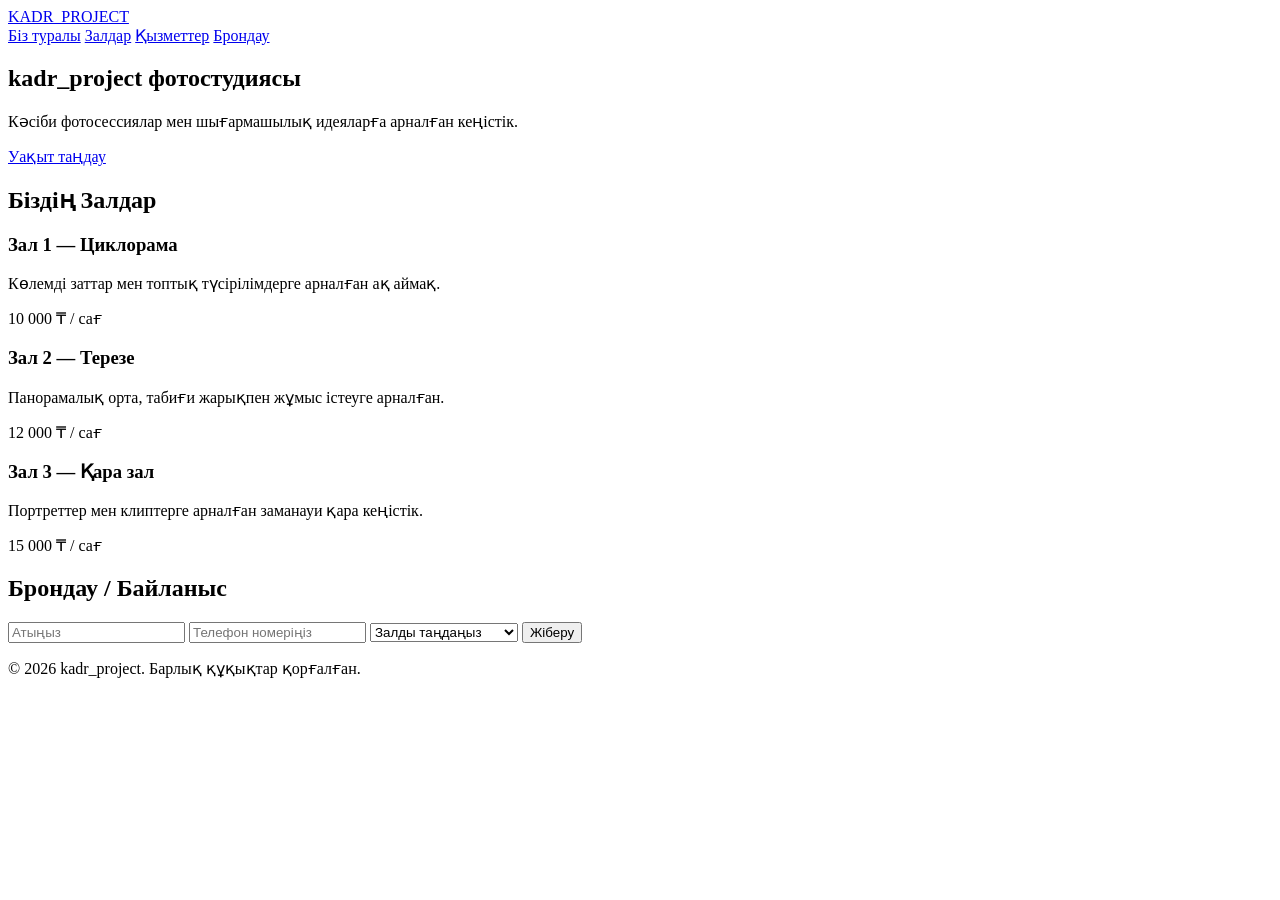
==== index.html @ 660238d0 "first commit" ====
<!DOCTYPE html>
<html lang="kk">
<head>
    <meta charset="UTF-8">
    <meta name="viewport" content="width=device-width, initial-scale=1.0">
    <title>kadr_project — Фотостудия</title>
    <link rel="stylesheet" href="css/style.css">
</head>
<body>

    <header class="header">
        <div class="container">
            <a href="#" class="logo">KADR_PROJECT</a>
            <nav class="nav">
                <a href="#about">Біз туралы</a>
                <a href="#halls">Залдар</a>
                <a href="#services">Қызметтер</a>
                <a href="#contact" class="btn-nav">Брондау</a>
            </nav>
        </div>
    </header>

    <section class="hero">
        <div class="container hero-content">
            <h1>kadr_project фотостудиясы</h1>
            <p>Кәсіби фотосессиялар мен шығармашылық идеяларға арналған кеңістік.</p>
            <a href="#contact" class="btn">Уақыт таңдау</a>
        </div>
    </section>

    <section id="halls" class="container section">
        <h2>Біздің Залдар</h2>
        <div class="cards">
            <div class="card">
                <h3>Зал 1 — Циклорама</h3>
                <p>Көлемді заттар мен топтық түсірілімдерге арналған ақ аймақ.</p>
                <span class="price">10 000 ₸ / сағ</span>
            </div>
            <div class="card">
                <h3>Зал 2 — Терезе</h3>
                <p>Панорамалық орта, табиғи жарықпен жұмыс істеуге арналған.</p>
                <span class="price">12 000 ₸ / сағ</span>
            </div>
            <div class="card">
                <h3>Зал 3 — Қара зал</h3>
                <p>Портреттер мен клиптерге арналған заманауи қара кеңістік.</p>
                <span class="price">15 000 ₸ / сағ</span>
            </div>
        </div>
    </section>

    <section id="contact" class="container section">
        <h2>Брондау / Байланыс</h2>
        <form class="contact-form" onsubmit="event.preventDefault(); alert('Бронь қабылданды!');">
            <input type="text" placeholder="Атыңыз" required>
            <input type="tel" placeholder="Телефон номеріңіз" required>
            <select required>
                <option value="">Залды таңдаңыз</option>
                <option value="1">Зал 1 — Циклорама</option>
                <option value="2">Зал 2 — Терезе</option>
                <option value="3">Зал 3 — Қара зал</option>
            </select>
            <button type="submit" class="btn">Жіберу</button>
        </form>
    </section>

    <footer class="footer">
        <p>&copy; 2026 kadr_project. Барлық құқықтар қорғалған.</p>
    </footer>

</body>
</html>
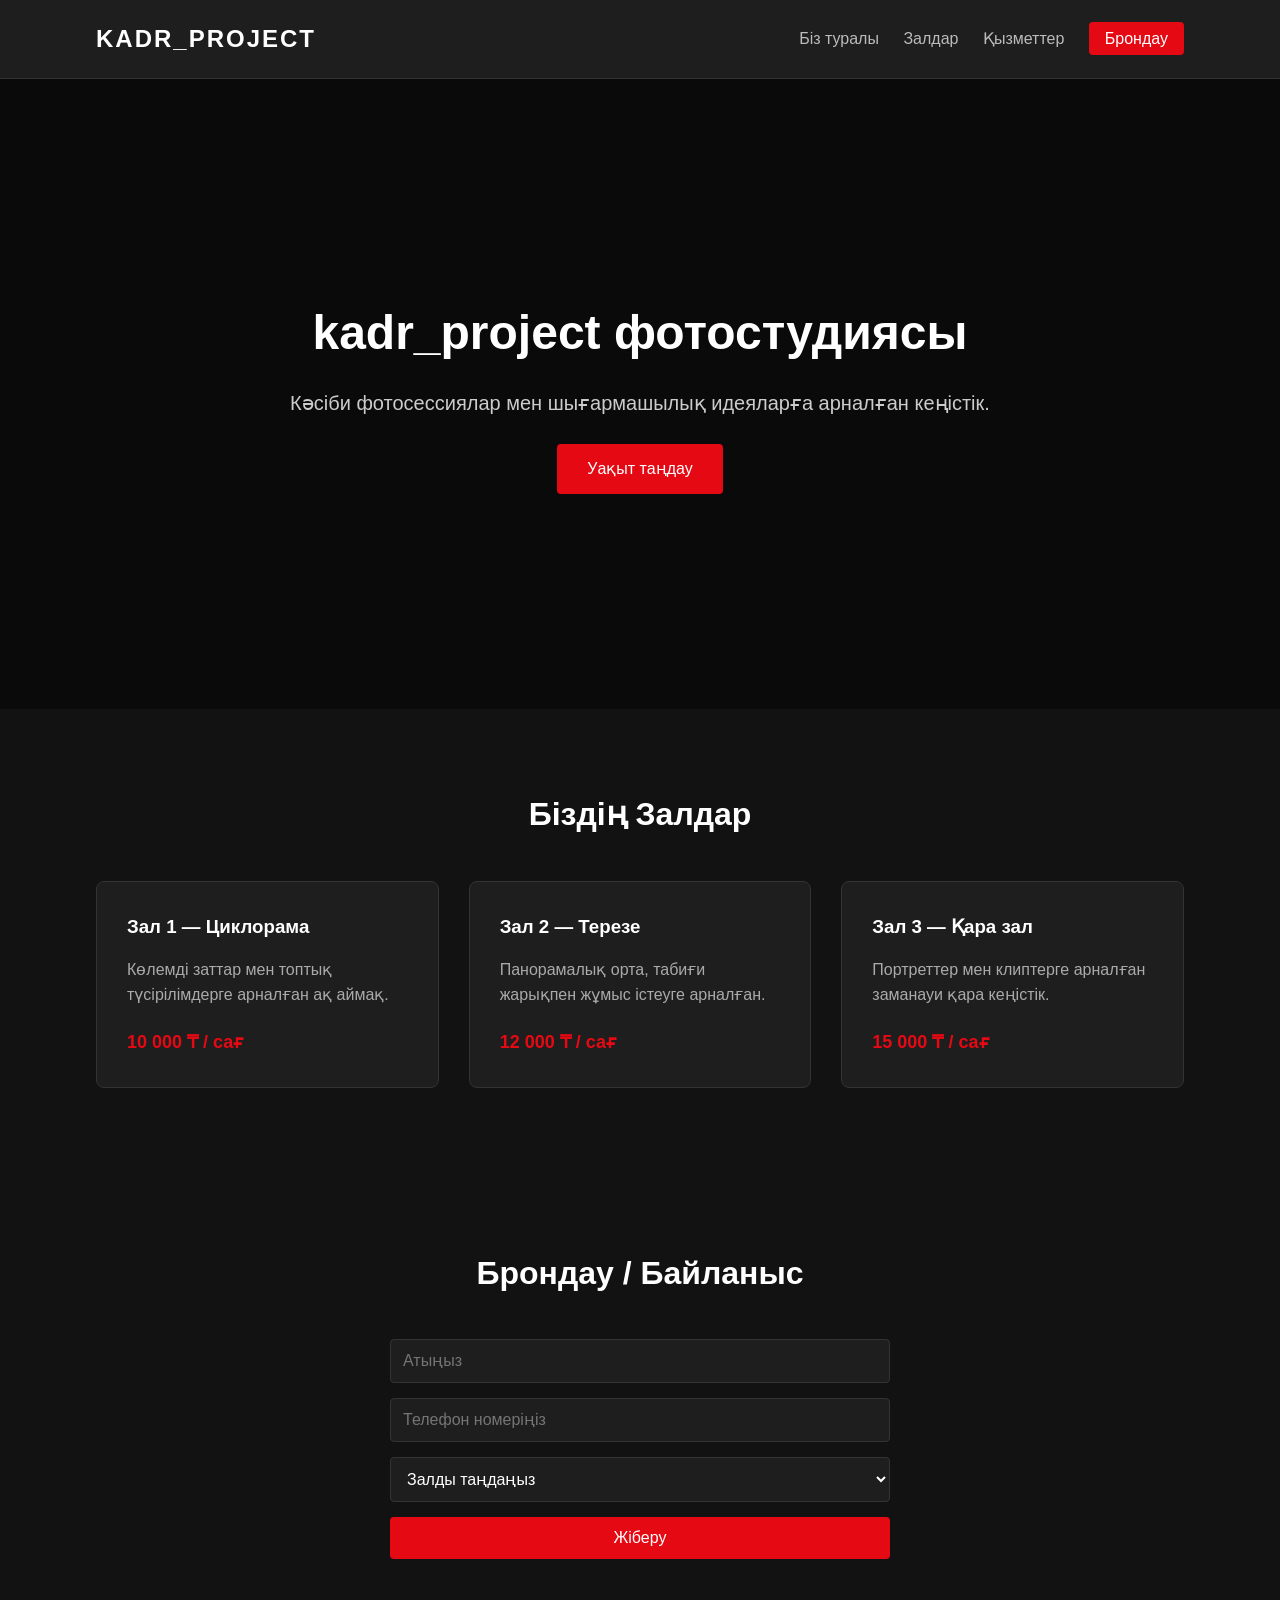
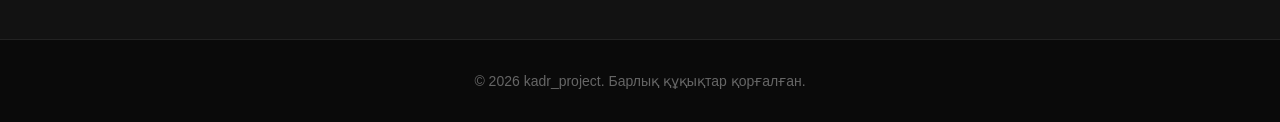
==== commit 7343e97f: "Update index.html" ====
--- a/index.html
+++ b/index.html
@@ -4,7 +4,7 @@
     <meta charset="UTF-8">
     <meta name="viewport" content="width=device-width, initial-scale=1.0">
     <title>kadr_project — Фотостудия</title>
-    <link rel="stylesheet" href="css/style.css">
+    <link rel="stylesheet" href="style.css">
 </head>
 <body>
 
@@ -69,4 +69,4 @@
     </footer>
 
 </body>
-</html>+</html>
--- a/style.css
+++ b/style.css
@@ -0,0 +1,180 @@
+/* Басқару стильдері */
+* {
+    margin: 0;
+    padding: 0;
+    box-sizing: border-box;
+    font-family: 'Segoe UI', Tahoma, Geneva, Verdana, sans-serif;
+}
+
+body {
+    background-color: #121212;
+    color: #e0e0e0;
+    line-height: 1.6;
+}
+
+.container {
+    width: 85%;
+    max-width: 1200px;
+    margin: auto;
+}
+
+/* Header */
+.header {
+    background: #1e1e1e;
+    padding: 20px 0;
+    position: sticky;
+    top: 0;
+    z-index: 100;
+    border-bottom: 1px solid #333;
+}
+
+.header .container {
+    display: flex;
+    justify-content: space-between;
+    align-items: center;
+}
+
+.logo {
+    font-size: 24px;
+    font-weight: bold;
+    color: #fff;
+    text-decoration: none;
+    letter-spacing: 2px;
+}
+
+.nav a {
+    color: #bbb;
+    text-decoration: none;
+    margin-left: 20px;
+    transition: 0.3s;
+}
+
+.nav a:hover {
+    color: #fff;
+}
+
+.btn-nav {
+    background: #e50914;
+    color: #fff !important;
+    padding: 8px 16px;
+    border-radius: 4px;
+}
+
+/* Hero Section */
+.hero {
+    background: linear-gradient(rgba(0, 0, 0, 0.7), rgba(0, 0, 0, 0.7)), #222;
+    height: 70vh;
+    display: flex;
+    align-items: center;
+    text-align: center;
+}
+
+.hero-content h1 {
+    font-size: 48px;
+    margin-bottom: 15px;
+    color: #fff;
+}
+
+.hero-content p {
+    font-size: 20px;
+    margin-bottom: 25px;
+    color: #ccc;
+}
+
+.btn {
+    display: inline-block;
+    background: #e50914;
+    color: #fff;
+    padding: 12px 30px;
+    text-decoration: none;
+    border: none;
+    border-radius: 4px;
+    font-size: 16px;
+    cursor: pointer;
+    transition: 0.3s;
+}
+
+.btn:hover {
+    background: #b20710;
+}
+
+/* Sections */
+.section {
+    padding: 80px 0;
+}
+
+.section h2 {
+    text-align: center;
+    font-size: 32px;
+    margin-bottom: 40px;
+    color: #fff;
+}
+
+/* Cards */
+.cards {
+    display: grid;
+    grid-template-columns: repeat(auto-fit, minmax(280px, 1fr));
+    gap: 30px;
+}
+
+.card {
+    background: #1e1e1e;
+    padding: 30px;
+    border-radius: 8px;
+    border: 1px solid #333;
+    transition: 0.3s;
+}
+
+.card:hover {
+    transform: translateY(-5px);
+    border-color: #e50914;
+}
+
+.card h3 {
+    margin-bottom: 15px;
+    color: #fff;
+}
+
+.card p {
+    color: #aaa;
+    margin-bottom: 20px;
+}
+
+.price {
+    font-size: 18px;
+    font-weight: bold;
+    color: #e50914;
+}
+
+/* Contact Form */
+.contact-form {
+    max-width: 500px;
+    margin: 0 auto;
+    display: flex;
+    flex-direction: column;
+    gap: 15px;
+}
+
+.contact-form input, .contact-form select {
+    padding: 12px;
+    background: #1e1e1e;
+    border: 1px solid #333;
+    border-radius: 4px;
+    color: #fff;
+    font-size: 16px;
+}
+
+.contact-form input:focus, .contact-form select:focus {
+    outline: none;
+    border-color: #e50914;
+}
+
+/* Footer */
+.footer {
+    text-align: center;
+    padding: 30px 0;
+    background: #0a0a0a;
+    border-top: 1px solid #222;
+    color: #666;
+    font-size: 14px;
+}
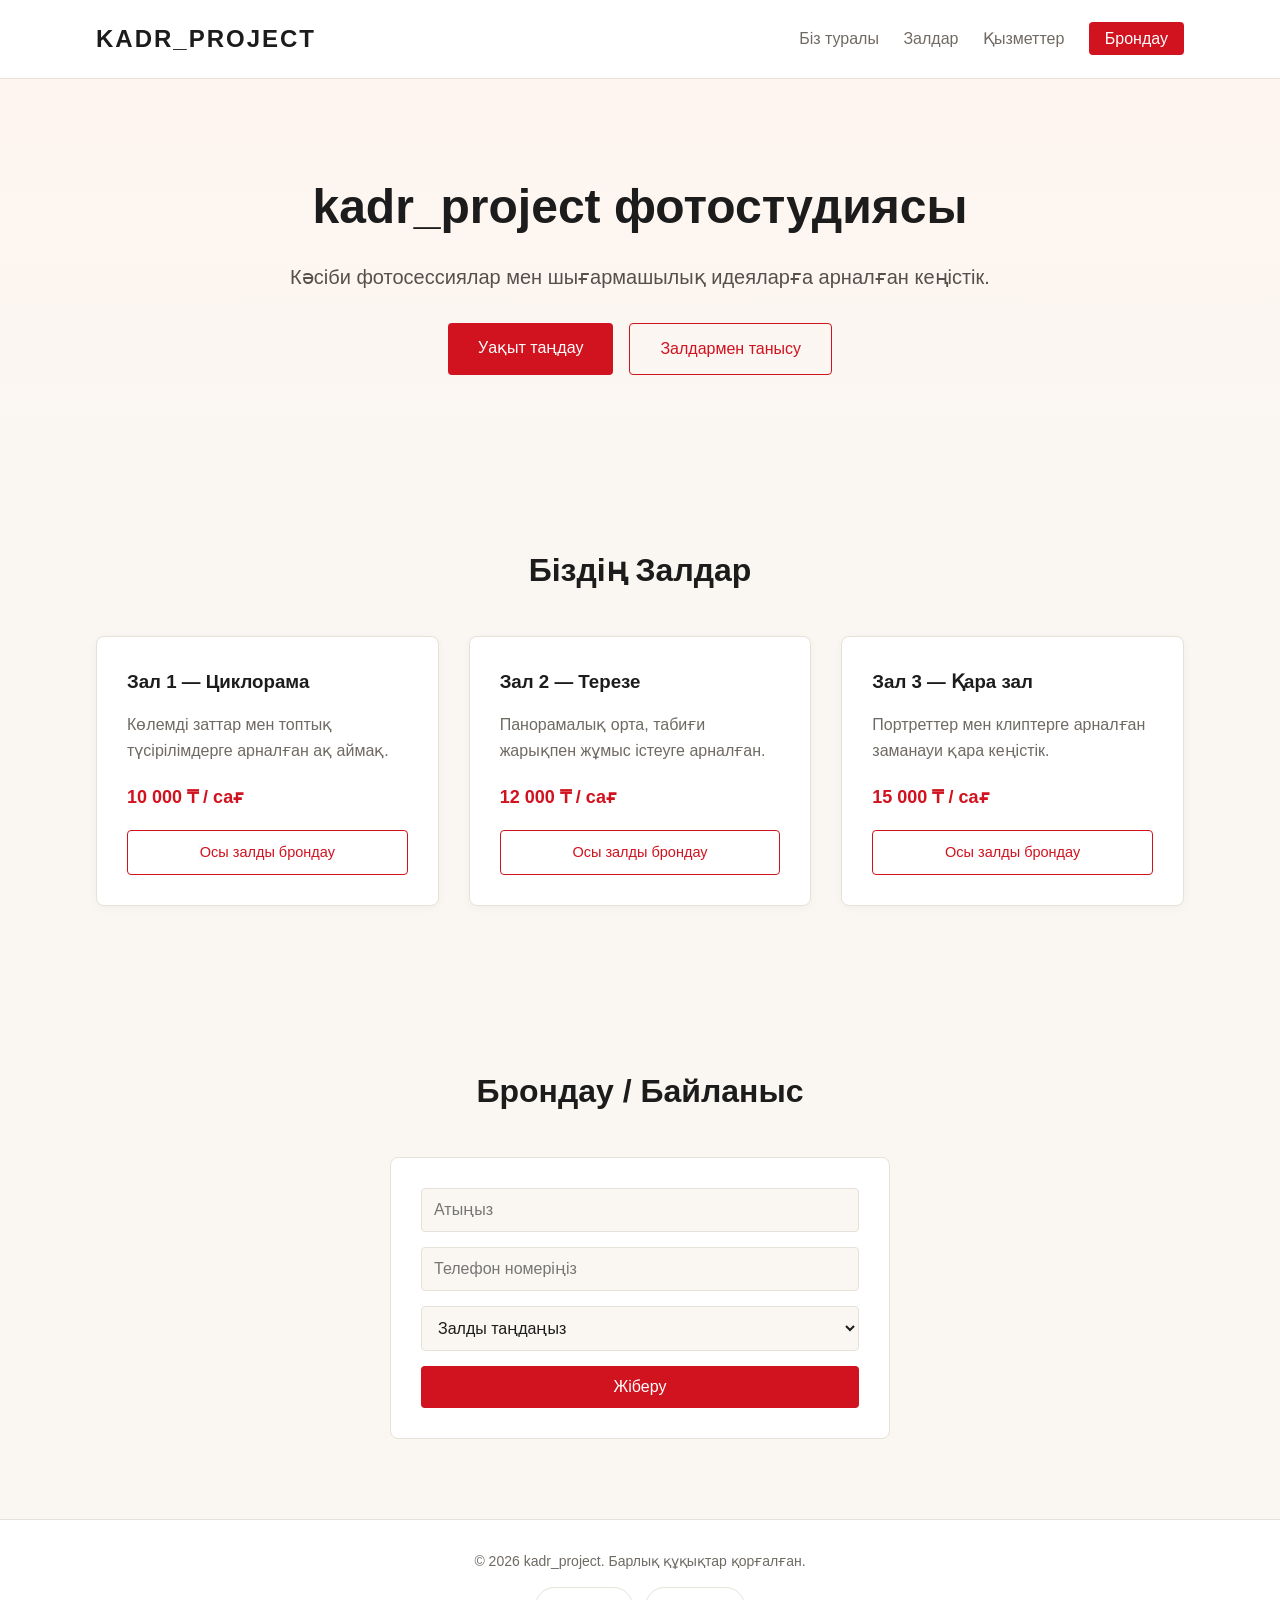
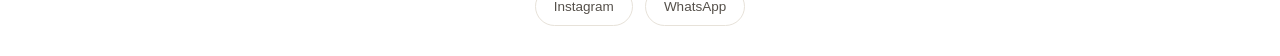
==== commit 91fb89e5: "Add meta description and social links to footer" ====
--- a/index.html
+++ b/index.html
@@ -4,6 +4,7 @@
     <meta charset="UTF-8">
     <meta name="viewport" content="width=device-width, initial-scale=1.0">
     <title>kadr_project — Фотостудия</title>
+    <meta name="description" content="kadr_project фотостудиясы: залдар, бағалар, брондау">
     <link rel="stylesheet" href="style.css">
 </head>
 <body>
@@ -24,7 +25,10 @@
         <div class="container hero-content">
             <h1>kadr_project фотостудиясы</h1>
             <p>Кәсіби фотосессиялар мен шығармашылық идеяларға арналған кеңістік.</p>
-            <a href="#contact" class="btn">Уақыт таңдау</a>
+            <div class="hero-buttons">
+                <a href="#contact" class="btn">Уақыт таңдау</a>
+                <a href="#halls" class="btn btn-outline">Залдармен танысу</a>
+            </div>
         </div>
     </section>
 
@@ -35,16 +39,19 @@
                 <h3>Зал 1 — Циклорама</h3>
                 <p>Көлемді заттар мен топтық түсірілімдерге арналған ақ аймақ.</p>
                 <span class="price">10 000 ₸ / сағ</span>
+                <a href="#contact" class="btn-card" onclick="selectHall('1')">Осы залды брондау</a>
             </div>
             <div class="card">
                 <h3>Зал 2 — Терезе</h3>
                 <p>Панорамалық орта, табиғи жарықпен жұмыс істеуге арналған.</p>
                 <span class="price">12 000 ₸ / сағ</span>
+                <a href="#contact" class="btn-card" onclick="selectHall('2')">Осы залды брондау</a>
             </div>
             <div class="card">
                 <h3>Зал 3 — Қара зал</h3>
                 <p>Портреттер мен клиптерге арналған заманауи қара кеңістік.</p>
                 <span class="price">15 000 ₸ / сағ</span>
+                <a href="#contact" class="btn-card" onclick="selectHall('3')">Осы залды брондау</a>
             </div>
         </div>
     </section>
@@ -54,7 +61,7 @@
         <form class="contact-form" onsubmit="event.preventDefault(); alert('Бронь қабылданды!');">
             <input type="text" placeholder="Атыңыз" required>
             <input type="tel" placeholder="Телефон номеріңіз" required>
-            <select required>
+            <select id="hallSelect" required>
                 <option value="">Залды таңдаңыз</option>
                 <option value="1">Зал 1 — Циклорама</option>
                 <option value="2">Зал 2 — Терезе</option>
@@ -65,8 +72,21 @@
     </section>
 
     <footer class="footer">
-        <p>&copy; 2026 kadr_project. Барлық құқықтар қорғалған.</p>
+        <div class="container footer-content">
+            <p>&copy; 2026 kadr_project. Барлық құқықтар қорғалған.</p>
+            <div class="social-buttons">
+                <a href="https://instagram.com" target="_blank" rel="noopener" class="btn-social">Instagram</a>
+                <a href="https://wa.me/77771886211" target="_blank" rel="noopener" class="btn-social">WhatsApp</a>
+            </div>
+        </div>
     </footer>
+
+    <script>
+        function selectHall(value) {
+            var select = document.getElementById('hallSelect');
+            if (select) { select.value = value; }
+        }
+    </script>
 
 </body>
 </html>
--- a/style.css
+++ b/style.css
@@ -7,8 +7,8 @@
 }
 
 body {
-    background-color: #121212;
-    color: #e0e0e0;
+    background-color: #faf7f2;
+    color: #1c1c1c;
     line-height: 1.6;
 }
 
@@ -20,12 +20,12 @@
 
 /* Header */
 .header {
-    background: #1e1e1e;
+    background: #ffffff;
     padding: 20px 0;
     position: sticky;
     top: 0;
     z-index: 100;
-    border-bottom: 1px solid #333;
+    border-bottom: 1px solid #e7e2d9;
 }
 
 .header .container {
@@ -37,33 +37,37 @@
 .logo {
     font-size: 24px;
     font-weight: bold;
-    color: #fff;
+    color: #1c1c1c;
     text-decoration: none;
     letter-spacing: 2px;
 }
 
 .nav a {
-    color: #bbb;
+    color: #6f6a63;
     text-decoration: none;
     margin-left: 20px;
     transition: 0.3s;
 }
 
 .nav a:hover {
-    color: #fff;
+    color: #1c1c1c;
 }
 
 .btn-nav {
-    background: #e50914;
+    background: #d1121f;
     color: #fff !important;
     padding: 8px 16px;
     border-radius: 4px;
 }
 
+.btn-nav:hover {
+    background: #a10d18;
+}
+
 /* Hero Section */
 .hero {
-    background: linear-gradient(rgba(0, 0, 0, 0.7), rgba(0, 0, 0, 0.7)), #222;
-    height: 70vh;
+    background: linear-gradient(180deg, #fff5f0 0%, #faf7f2 100%);
+    padding: 90px 0;
     display: flex;
     align-items: center;
     text-align: center;
@@ -72,18 +76,25 @@
 .hero-content h1 {
     font-size: 48px;
     margin-bottom: 15px;
-    color: #fff;
+    color: #1c1c1c;
 }
 
 .hero-content p {
     font-size: 20px;
-    margin-bottom: 25px;
-    color: #ccc;
+    margin-bottom: 30px;
+    color: #55504a;
+}
+
+.hero-buttons {
+    display: flex;
+    justify-content: center;
+    gap: 16px;
+    flex-wrap: wrap;
 }
 
 .btn {
     display: inline-block;
-    background: #e50914;
+    background: #d1121f;
     color: #fff;
     padding: 12px 30px;
     text-decoration: none;
@@ -95,7 +106,24 @@
 }
 
 .btn:hover {
-    background: #b20710;
+    background: #a10d18;
+}
+
+.btn-outline {
+    display: inline-block;
+    background: transparent;
+    color: #d1121f;
+    padding: 12px 30px;
+    text-decoration: none;
+    border: 1px solid #d1121f;
+    border-radius: 4px;
+    font-size: 16px;
+    cursor: pointer;
+    transition: 0.3s;
+}
+
+.btn-outline:hover {
+    background: #fdeceb;
 }
 
 /* Sections */
@@ -107,7 +135,7 @@
     text-align: center;
     font-size: 32px;
     margin-bottom: 40px;
-    color: #fff;
+    color: #1c1c1c;
 }
 
 /* Cards */
@@ -118,32 +146,56 @@
 }
 
 .card {
-    background: #1e1e1e;
+    background: #ffffff;
     padding: 30px;
     border-radius: 8px;
-    border: 1px solid #333;
-    transition: 0.3s;
+    border: 1px solid #e7e2d9;
+    box-shadow: 0 2px 10px rgba(0, 0, 0, 0.04);
+    transition: 0.3s;
+    display: flex;
+    flex-direction: column;
 }
 
 .card:hover {
     transform: translateY(-5px);
-    border-color: #e50914;
+    border-color: #d1121f;
+    box-shadow: 0 8px 20px rgba(0, 0, 0, 0.08);
 }
 
 .card h3 {
     margin-bottom: 15px;
-    color: #fff;
+    color: #1c1c1c;
 }
 
 .card p {
-    color: #aaa;
+    color: #6f6a63;
     margin-bottom: 20px;
+    flex-grow: 1;
 }
 
 .price {
     font-size: 18px;
     font-weight: bold;
-    color: #e50914;
+    color: #d1121f;
+    margin-bottom: 18px;
+}
+
+.btn-card {
+    display: inline-block;
+    text-align: center;
+    background: transparent;
+    color: #d1121f;
+    border: 1px solid #d1121f;
+    padding: 10px 18px;
+    border-radius: 4px;
+    text-decoration: none;
+    font-size: 14.5px;
+    transition: 0.3s;
+}
+
+.btn-card:hover {
+    background: #d1121f;
+    color: #fff;
 }
 
 /* Contact Form */
@@ -153,28 +205,70 @@
     display: flex;
     flex-direction: column;
     gap: 15px;
+    background: #ffffff;
+    padding: 30px;
+    border-radius: 8px;
+    border: 1px solid #e7e2d9;
 }
 
 .contact-form input, .contact-form select {
     padding: 12px;
-    background: #1e1e1e;
-    border: 1px solid #333;
-    border-radius: 4px;
-    color: #fff;
+    background: #faf7f2;
+    border: 1px solid #e7e2d9;
+    border-radius: 4px;
+    color: #1c1c1c;
     font-size: 16px;
 }
 
 .contact-form input:focus, .contact-form select:focus {
     outline: none;
-    border-color: #e50914;
+    border-color: #d1121f;
 }
 
 /* Footer */
 .footer {
     text-align: center;
     padding: 30px 0;
-    background: #0a0a0a;
-    border-top: 1px solid #222;
-    color: #666;
+    background: #ffffff;
+    border-top: 1px solid #e7e2d9;
+    color: #6f6a63;
     font-size: 14px;
-}+}
+
+.footer-content {
+    display: flex;
+    flex-direction: column;
+    align-items: center;
+    gap: 14px;
+}
+
+.social-buttons {
+    display: flex;
+    gap: 12px;
+}
+
+.btn-social {
+    display: inline-block;
+    padding: 8px 18px;
+    border: 1px solid #e7e2d9;
+    border-radius: 20px;
+    color: #55504a;
+    text-decoration: none;
+    font-size: 13.5px;
+    transition: 0.3s;
+}
+
+.btn-social:hover {
+    border-color: #d1121f;
+    color: #d1121f;
+}
+
+/* Responsive */
+@media (max-width: 640px) {
+    .hero-content h1 { font-size: 34px; }
+    .hero-content p { font-size: 17px; }
+    .hero-buttons { flex-direction: column; align-items: stretch; }
+    .header .container { flex-direction: column; gap: 12px; }
+    .nav { display: flex; flex-wrap: wrap; justify-content: center; gap: 8px; }
+    .nav a { margin-left: 0; }
+}
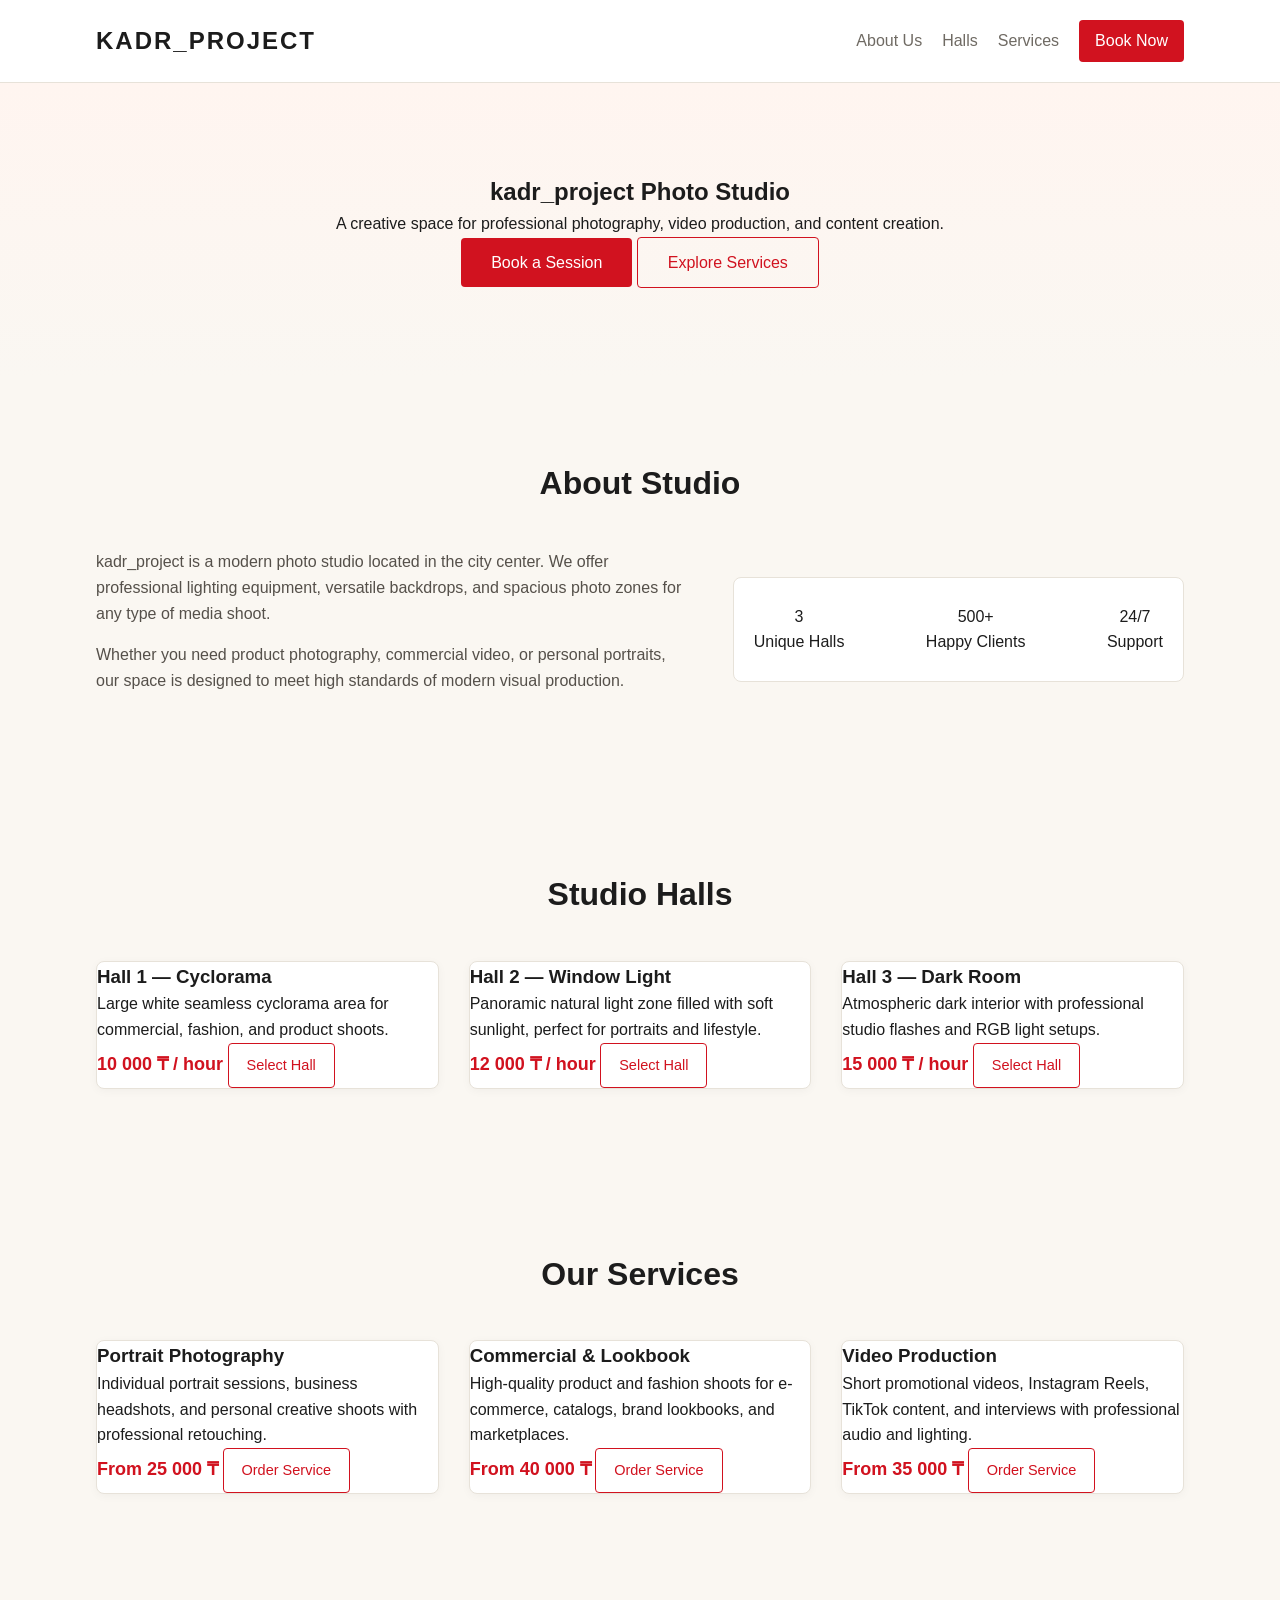
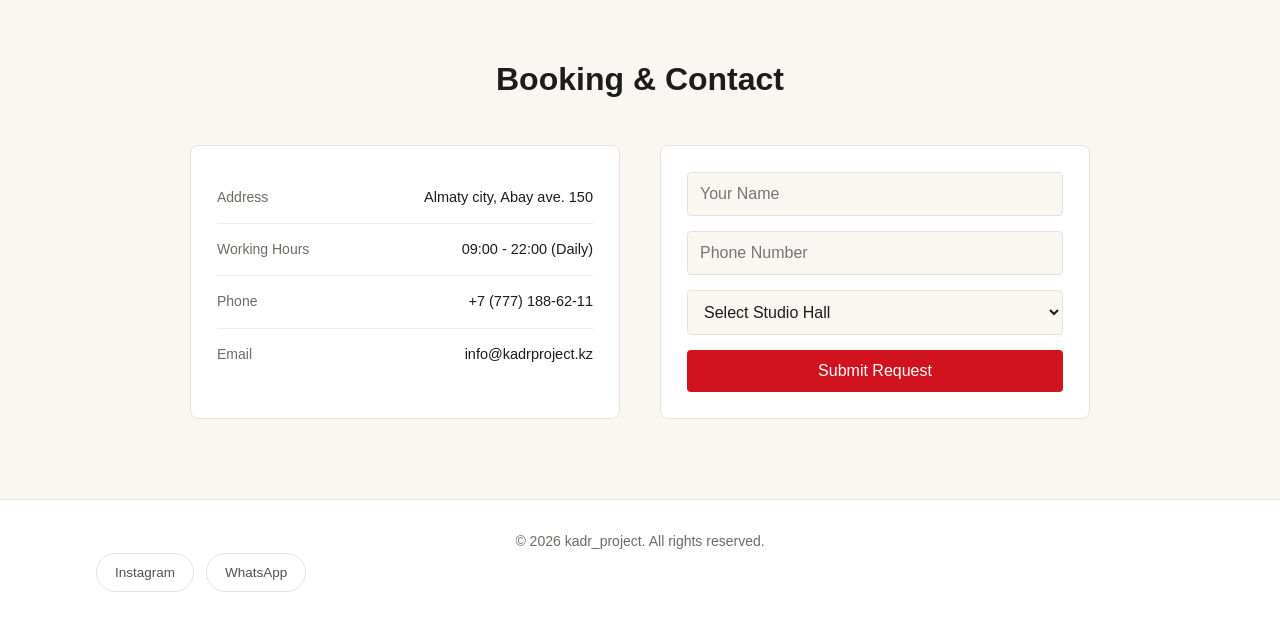
==== commit 10b77043: "Translate index.html content to English" ====
--- a/index.html
+++ b/index.html
@@ -1,79 +1,167 @@
 <!DOCTYPE html>
-<html lang="kk">
+<html lang="en">
 <head>
     <meta charset="UTF-8">
     <meta name="viewport" content="width=device-width, initial-scale=1.0">
-    <title>kadr_project — Фотостудия</title>
-    <meta name="description" content="kadr_project фотостудиясы: залдар, бағалар, брондау">
+    <title>kadr_project — Photo Studio & Services</title>
+    <meta name="description" content="kadr_project photo studio: studio halls, professional services, booking">
     <link rel="stylesheet" href="style.css">
 </head>
 <body>
 
+    <!-- Header -->
     <header class="header">
         <div class="container">
             <a href="#" class="logo">KADR_PROJECT</a>
             <nav class="nav">
-                <a href="#about">Біз туралы</a>
-                <a href="#halls">Залдар</a>
-                <a href="#services">Қызметтер</a>
-                <a href="#contact" class="btn-nav">Брондау</a>
+                <a href="#about">About Us</a>
+                <a href="#halls">Halls</a>
+                <a href="#services">Services</a>
+                <a href="#contact" class="btn-nav">Book Now</a>
             </nav>
         </div>
     </header>
 
+    <!-- Hero Section -->
     <section class="hero">
         <div class="container hero-content">
-            <h1>kadr_project фотостудиясы</h1>
-            <p>Кәсіби фотосессиялар мен шығармашылық идеяларға арналған кеңістік.</p>
+            <h1>kadr_project Photo Studio</h1>
+            <p>A creative space for professional photography, video production, and content creation.</p>
             <div class="hero-buttons">
-                <a href="#contact" class="btn">Уақыт таңдау</a>
-                <a href="#halls" class="btn btn-outline">Залдармен танысу</a>
+                <a href="#contact" class="btn">Book a Session</a>
+                <a href="#services" class="btn btn-outline">Explore Services</a>
             </div>
         </div>
     </section>
 
-    <section id="halls" class="container section">
-        <h2>Біздің Залдар</h2>
-        <div class="cards">
-            <div class="card">
-                <h3>Зал 1 — Циклорама</h3>
-                <p>Көлемді заттар мен топтық түсірілімдерге арналған ақ аймақ.</p>
-                <span class="price">10 000 ₸ / сағ</span>
-                <a href="#contact" class="btn-card" onclick="selectHall('1')">Осы залды брондау</a>
+    <!-- About Section -->
+    <section id="about" class="container section">
+        <h2>About Studio</h2>
+        <div class="about-grid">
+            <div class="about-text">
+                <p>kadr_project is a modern photo studio located in the city center. We offer professional lighting equipment, versatile backdrops, and spacious photo zones for any type of media shoot.</p>
+                <p>Whether you need product photography, commercial video, or personal portraits, our space is designed to meet high standards of modern visual production.</p>
             </div>
-            <div class="card">
-                <h3>Зал 2 — Терезе</h3>
-                <p>Панорамалық орта, табиғи жарықпен жұмыс істеуге арналған.</p>
-                <span class="price">12 000 ₸ / сағ</span>
-                <a href="#contact" class="btn-card" onclick="selectHall('2')">Осы залды брондау</a>
-            </div>
-            <div class="card">
-                <h3>Зал 3 — Қара зал</h3>
-                <p>Портреттер мен клиптерге арналған заманауи қара кеңістік.</p>
-                <span class="price">15 000 ₸ / сағ</span>
-                <a href="#contact" class="btn-card" onclick="selectHall('3')">Осы залды брондау</a>
+            <div class="about-stats">
+                <div class="stat">
+                    <span class="stat-num">3</span>
+                    <span class="stat-label">Unique Halls</span>
+                </div>
+                <div class="stat">
+                    <span class="stat-num">500+</span>
+                    <span class="stat-label">Happy Clients</span>
+                </div>
+                <div class="stat">
+                    <span class="stat-num">24/7</span>
+                    <span class="stat-label">Support</span>
+                </div>
             </div>
         </div>
     </section>
 
-    <section id="contact" class="container section">
-        <h2>Брондау / Байланыс</h2>
-        <form class="contact-form" onsubmit="event.preventDefault(); alert('Бронь қабылданды!');">
-            <input type="text" placeholder="Атыңыз" required>
-            <input type="tel" placeholder="Телефон номеріңіз" required>
-            <select id="hallSelect" required>
-                <option value="">Залды таңдаңыз</option>
-                <option value="1">Зал 1 — Циклорама</option>
-                <option value="2">Зал 2 — Терезе</option>
-                <option value="3">Зал 3 — Қара зал</option>
-            </select>
-            <button type="submit" class="btn">Жіберу</button>
-        </form>
+    <!-- Halls Section -->
+    <section id="halls" class="container section">
+        <h2>Studio Halls</h2>
+        <div class="cards">
+            <div class="card">
+                <div class="card-body">
+                    <h3>Hall 1 — Cyclorama</h3>
+                    <p>Large white seamless cyclorama area for commercial, fashion, and product shoots.</p>
+                    <span class="price">10 000 ₸ / hour</span>
+                    <a href="#contact" class="btn-card" onclick="selectHall('1')">Select Hall</a>
+                </div>
+            </div>
+            <div class="card">
+                <div class="card-body">
+                    <h3>Hall 2 — Window Light</h3>
+                    <p>Panoramic natural light zone filled with soft sunlight, perfect for portraits and lifestyle.</p>
+                    <span class="price">12 000 ₸ / hour</span>
+                    <a href="#contact" class="btn-card" onclick="selectHall('2')">Select Hall</a>
+                </div>
+            </div>
+            <div class="card">
+                <div class="card-body">
+                    <h3>Hall 3 — Dark Room</h3>
+                    <p>Atmospheric dark interior with professional studio flashes and RGB light setups.</p>
+                    <span class="price">15 000 ₸ / hour</span>
+                    <a href="#contact" class="btn-card" onclick="selectHall('3')">Select Hall</a>
+                </div>
+            </div>
+        </div>
     </section>
 
+    <!-- Services Section (English) -->
+    <section id="services" class="container section">
+        <h2>Our Services</h2>
+        <div class="cards">
+            <div class="card">
+                <div class="card-body">
+                    <h3>Portrait Photography</h3>
+                    <p>Individual portrait sessions, business headshots, and personal creative shoots with professional retouching.</p>
+                    <span class="price">From 25 000 ₸</span>
+                    <a href="#contact" class="btn-card">Order Service</a>
+                </div>
+            </div>
+            <div class="card">
+                <div class="card-body">
+                    <h3>Commercial & Lookbook</h3>
+                    <p>High-quality product and fashion shoots for e-commerce, catalogs, brand lookbooks, and marketplaces.</p>
+                    <span class="price">From 40 000 ₸</span>
+                    <a href="#contact" class="btn-card">Order Service</a>
+                </div>
+            </div>
+            <div class="card">
+                <div class="card-body">
+                    <h3>Video Production</h3>
+                    <p>Short promotional videos, Instagram Reels, TikTok content, and interviews with professional audio and lighting.</p>
+                    <span class="price">From 35 000 ₸</span>
+                    <a href="#contact" class="btn-card">Order Service</a>
+                </div>
+            </div>
+        </div>
+    </section>
+
+    <!-- Contact / Booking Section -->
+    <section id="contact" class="container section">
+        <h2>Booking & Contact</h2>
+        <div class="contact-grid">
+            <div class="contact-info">
+                <div class="info-row">
+                    <span class="info-label">Address</span>
+                    <span class="info-value">Almaty city, Abay ave. 150</span>
+                </div>
+                <div class="info-row">
+                    <span class="info-label">Working Hours</span>
+                    <span class="info-value">09:00 - 22:00 (Daily)</span>
+                </div>
+                <div class="info-row">
+                    <span class="info-label">Phone</span>
+                    <span class="info-value">+7 (777) 188-62-11</span>
+                </div>
+                <div class="info-row">
+                    <span class="info-label">Email</span>
+                    <span class="info-value">info@kadrproject.kz</span>
+                </div>
+            </div>
+
+            <form class="contact-form" onsubmit="event.preventDefault(); alert('Booking request submitted!');">
+                <input type="text" placeholder="Your Name" required>
+                <input type="tel" placeholder="Phone Number" required>
+                <select id="hallSelect" required>
+                    <option value="">Select Studio Hall</option>
+                    <option value="1">Hall 1 — Cyclorama</option>
+                    <option value="2">Hall 2 — Window Light</option>
+                    <option value="3">Hall 3 — Dark Room</option>
+                </select>
+                <button type="submit" class="btn">Submit Request</button>
+            </form>
+        </div>
+    </section>
+
+    <!-- Footer -->
     <footer class="footer">
         <div class="container footer-content">
-            <p>&copy; 2026 kadr_project. Барлық құқықтар қорғалған.</p>
+            <p>&copy; 2026 kadr_project. All rights reserved.</p>
             <div class="social-buttons">
                 <a href="https://instagram.com" target="_blank" rel="noopener" class="btn-social">Instagram</a>
                 <a href="https://wa.me/77771886211" target="_blank" rel="noopener" class="btn-social">WhatsApp</a>
--- a/style.css
+++ b/style.css
@@ -1,274 +1,432 @@
-/* Басқару стильдері */
+/* ===== :root айнымалылары ===== */
+:root {
+  --color-bg: #faf7f2;
+  --color-surface: #ffffff;
+  --color-ink: #1c1c1c;
+  --color-muted: #6f6a63;
+  --color-muted-2: #55504a;
+  --color-line: #e7e2d9;
+  --color-line-soft: #f0ebe1;
+  --color-accent: #d1121f;
+  --color-accent-dark: #a10d18;
+  --color-accent-soft: #fdeceb;
+  --radius: 8px;
+  --container-width: 85%;
+  --container-max: 1200px;
+}
+
 * {
-    margin: 0;
-    padding: 0;
-    box-sizing: border-box;
-    font-family: 'Segoe UI', Tahoma, Geneva, Verdana, sans-serif;
+  margin: 0;
+  padding: 0;
+  box-sizing: border-box;
+  font-family: 'Segoe UI', Tahoma, Geneva, Verdana, sans-serif;
+}
+
+html, body {
+  overflow-x: hidden;
+  max-width: 100%;
 }
 
 body {
-    background-color: #faf7f2;
-    color: #1c1c1c;
-    line-height: 1.6;
+  background-color: var(--color-bg);
+  color: var(--color-ink);
+  line-height: 1.6;
 }
 
 .container {
-    width: 85%;
-    max-width: 1200px;
-    margin: auto;
-}
-
-/* Header */
+  width: var(--container-width);
+  max-width: var(--container-max);
+  margin: auto;
+}
+
+/* ===== Header (CSS nesting мысалы) ===== */
 .header {
-    background: #ffffff;
-    padding: 20px 0;
-    position: sticky;
-    top: 0;
-    z-index: 100;
-    border-bottom: 1px solid #e7e2d9;
-}
-
-.header .container {
+  background: var(--color-surface);
+  padding: 20px 0;
+  position: sticky;
+  top: 0;
+  z-index: 100;
+  border-bottom: 1px solid var(--color-line);
+
+  .container {
     display: flex;
     justify-content: space-between;
     align-items: center;
+
+    @media (max-width: 599px) {
+      flex-direction: column;
+      gap: 12px;
+    }
+  }
 }
 
 .logo {
-    font-size: 24px;
-    font-weight: bold;
-    color: #1c1c1c;
-    text-decoration: none;
-    letter-spacing: 2px;
-}
-
-.nav a {
-    color: #6f6a63;
+  font-size: 24px;
+  font-weight: bold;
+  color: var(--color-ink);
+  text-decoration: none;
+  letter-spacing: 2px;
+}
+
+.nav {
+  display: flex;
+  align-items: center;
+
+  @media (max-width: 599px) {
+    flex-direction: column;
+    gap: 8px;
+  }
+
+  a {
+    color: var(--color-muted);
     text-decoration: none;
     margin-left: 20px;
     transition: 0.3s;
-}
-
-.nav a:hover {
-    color: #1c1c1c;
-}
-
-.btn-nav {
-    background: #d1121f;
+
+    &:hover {
+      color: var(--color-ink);
+    }
+
+    @media (max-width: 599px) {
+      margin-left: 0;
+    }
+  }
+
+  .btn-nav {
+    background: var(--color-accent);
     color: #fff !important;
     padding: 8px 16px;
     border-radius: 4px;
-}
-
-.btn-nav:hover {
-    background: #a10d18;
-}
-
-/* Hero Section */
+
+    &:hover {
+      background: var(--color-accent-dark);
+    }
+  }
+}
+
+/* ===== Hero ===== */
 .hero {
-    background: linear-gradient(180deg, #fff5f0 0%, #faf7f2 100%);
-    padding: 90px 0;
-    display: flex;
-    align-items: center;
-    text-align: center;
-}
-
-.hero-content h1 {
-    font-size: 48px;
-    margin-bottom: 15px;
-    color: #1c1c1c;
-}
-
-.hero-content p {
-    font-size: 20px;
-    margin-bottom: 30px;
-    color: #55504a;
-}
-
-.hero-buttons {
+  background: linear-gradient(180deg, #fff5f0 0%, var(--color-bg) 100%);
+  padding: 90px 0;
+  display: flex;
+  align-items: center;
+  text-align: center;
+
+  &-content {
+    h1 {
+      /* clamp(мин, өспелі, макс) — экран еніне қарай өзі бейімделеді */
+      font-size: clamp(28px, 6vw, 48px);
+      margin-bottom: 15px;
+      color: var(--color-ink);
+    }
+
+    p {
+      font-size: clamp(15px, 2.4vw, 20px);
+      margin-bottom: 30px;
+      color: var(--color-muted-2);
+    }
+  }
+
+  &-buttons {
     display: flex;
     justify-content: center;
     gap: 16px;
     flex-wrap: wrap;
+
+    @media (max-width: 599px) {
+      flex-direction: column;
+      align-items: stretch;
+    }
+  }
+}
+
+.btn, .btn-outline {
+  display: inline-block;
+  padding: 12px 30px;
+  text-decoration: none;
+  border-radius: 4px;
+  font-size: 16px;
+  cursor: pointer;
+  transition: 0.3s;
 }
 
 .btn {
-    display: inline-block;
-    background: #d1121f;
+  background: var(--color-accent);
+  color: #fff;
+  border: none;
+
+  &:hover {
+    background: var(--color-accent-dark);
+  }
+}
+
+.btn-outline {
+  background: transparent;
+  color: var(--color-accent);
+  border: 1px solid var(--color-accent);
+
+  &:hover {
+    background: var(--color-accent-soft);
+  }
+}
+
+/* ===== Sections ===== */
+.section {
+  padding: 80px 0;
+
+  h2 {
+    text-align: center;
+    font-size: clamp(24px, 4vw, 32px);
+    margin-bottom: 40px;
+    color: var(--color-ink);
+  }
+}
+
+/* ===== About ===== */
+.about-grid {
+  display: grid;
+  grid-template-columns: 1.3fr 1fr;
+  gap: 50px;
+  align-items: center;
+
+  @media (max-width: 599px) {
+    grid-template-columns: 1fr;
+  }
+}
+
+.about-text p {
+  color: var(--color-muted-2);
+  margin-bottom: 16px;
+  font-size: 16px;
+}
+
+.about-stats {
+  display: flex;
+  justify-content: space-between;
+  gap: 20px;
+  background: var(--color-surface);
+  border: 1px solid var(--color-line);
+  border-radius: var(--radius);
+  padding: 26px 20px;
+
+  @media (max-width: 599px) {
+    flex-direction: column;
+  }
+
+  .stat {
+    display: flex;
+    flex-direction: column;
+    align-items: center;
+    text-align: center;
+
+    &-num {
+      font-size: 26px;
+      font-weight: bold;
+      color: var(--color-accent);
+    }
+
+    &-label {
+      font-size: 12.5px;
+      color: var(--color-muted);
+      margin-top: 4px;
+    }
+  }
+}
+
+/* ===== Cards (Үш ен: 1 / 2 / 3 баған) ===== */
+.cards {
+  display: grid;
+  grid-template-columns: repeat(3, 1fr);
+  gap: 30px;
+
+  @media (max-width: 1023px) {
+    grid-template-columns: repeat(2, 1fr);
+  }
+
+  @media (max-width: 599px) {
+    grid-template-columns: 1fr;
+  }
+}
+
+.card {
+  background: var(--color-surface);
+  border-radius: var(--radius);
+  border: 1px solid var(--color-line);
+  box-shadow: 0 2px 10px rgba(0, 0, 0, 0.04);
+  transition: 0.3s;
+  overflow: hidden;
+  display: flex;
+  flex-direction: column;
+
+  &:hover {
+    transform: translateY(-5px);
+    border-color: var(--color-accent);
+    box-shadow: 0 8px 20px rgba(0, 0, 0, 0.08);
+  }
+
+  &-photo {
+    width: 100%;
+    height: 180px;
+    object-fit: cover;
+    display: block;
+    max-width: 100%;
+  }
+
+  &-body {
+    padding: 24px;
+    display: flex;
+    flex-direction: column;
+    flex-grow: 1;
+  }
+
+  h3 {
+    margin-bottom: 12px;
+    color: var(--color-ink);
+  }
+
+  p {
+    color: var(--color-muted);
+    margin-bottom: 18px;
+    flex-grow: 1;
+  }
+}
+
+.price {
+  font-size: 18px;
+  font-weight: bold;
+  color: var(--color-accent);
+  margin-bottom: 18px;
+}
+
+.btn-card {
+  display: inline-block;
+  text-align: center;
+  background: transparent;
+  color: var(--color-accent);
+  border: 1px solid var(--color-accent);
+  padding: 10px 18px;
+  border-radius: 4px;
+  text-decoration: none;
+  font-size: 14.5px;
+  transition: 0.3s;
+
+  &:hover {
+    background: var(--color-accent);
     color: #fff;
-    padding: 12px 30px;
-    text-decoration: none;
-    border: none;
+  }
+}
+
+/* ===== Contact ===== */
+.contact-grid {
+  display: grid;
+  grid-template-columns: 1fr 1fr;
+  gap: 40px;
+  max-width: 900px;
+  margin: 0 auto;
+
+  @media (max-width: 599px) {
+    grid-template-columns: 1fr;
+  }
+}
+
+.contact-info {
+  background: var(--color-surface);
+  border: 1px solid var(--color-line);
+  border-radius: var(--radius);
+  padding: 26px;
+
+  .info-row {
+    display: flex;
+    justify-content: space-between;
+    gap: 12px;
+    padding: 14px 0;
+    border-bottom: 1px solid var(--color-line-soft);
+
+    &:last-child {
+      border-bottom: none;
+    }
+
+    @media (max-width: 599px) {
+      flex-direction: column;
+      gap: 2px;
+    }
+  }
+
+  .info-label {
+    color: var(--color-muted);
+    font-size: 14px;
+  }
+
+  .info-value {
+    color: var(--color-ink);
+    font-size: 14.5px;
+    font-weight: 500;
+    text-align: right;
+
+    @media (max-width: 599px) {
+      text-align: left;
+    }
+  }
+}
+
+.contact-form {
+  display: flex;
+  flex-direction: column;
+  gap: 15px;
+  background: var(--color-surface);
+  padding: 26px;
+  border-radius: var(--radius);
+  border: 1px solid var(--color-line);
+
+  input, select {
+    padding: 12px;
+    background: var(--color-bg);
+    border: 1px solid var(--color-line);
     border-radius: 4px;
+    color: var(--color-ink);
     font-size: 16px;
-    cursor: pointer;
-    transition: 0.3s;
-}
-
-.btn:hover {
-    background: #a10d18;
-}
-
-.btn-outline {
-    display: inline-block;
-    background: transparent;
-    color: #d1121f;
-    padding: 12px 30px;
-    text-decoration: none;
-    border: 1px solid #d1121f;
-    border-radius: 4px;
-    font-size: 16px;
-    cursor: pointer;
-    transition: 0.3s;
-}
-
-.btn-outline:hover {
-    background: #fdeceb;
-}
-
-/* Sections */
-.section {
-    padding: 80px 0;
-}
-
-.section h2 {
-    text-align: center;
-    font-size: 32px;
-    margin-bottom: 40px;
-    color: #1c1c1c;
-}
-
-/* Cards */
-.cards {
-    display: grid;
-    grid-template-columns: repeat(auto-fit, minmax(280px, 1fr));
-    gap: 30px;
-}
-
-.card {
-    background: #ffffff;
-    padding: 30px;
-    border-radius: 8px;
-    border: 1px solid #e7e2d9;
-    box-shadow: 0 2px 10px rgba(0, 0, 0, 0.04);
-    transition: 0.3s;
-    display: flex;
-    flex-direction: column;
-}
-
-.card:hover {
-    transform: translateY(-5px);
-    border-color: #d1121f;
-    box-shadow: 0 8px 20px rgba(0, 0, 0, 0.08);
-}
-
-.card h3 {
-    margin-bottom: 15px;
-    color: #1c1c1c;
-}
-
-.card p {
-    color: #6f6a63;
-    margin-bottom: 20px;
-    flex-grow: 1;
-}
-
-.price {
-    font-size: 18px;
-    font-weight: bold;
-    color: #d1121f;
-    margin-bottom: 18px;
-}
-
-.btn-card {
-    display: inline-block;
-    text-align: center;
-    background: transparent;
-    color: #d1121f;
-    border: 1px solid #d1121f;
-    padding: 10px 18px;
-    border-radius: 4px;
-    text-decoration: none;
-    font-size: 14.5px;
-    transition: 0.3s;
-}
-
-.btn-card:hover {
-    background: #d1121f;
-    color: #fff;
-}
-
-/* Contact Form */
-.contact-form {
-    max-width: 500px;
-    margin: 0 auto;
-    display: flex;
-    flex-direction: column;
-    gap: 15px;
-    background: #ffffff;
-    padding: 30px;
-    border-radius: 8px;
-    border: 1px solid #e7e2d9;
-}
-
-.contact-form input, .contact-form select {
-    padding: 12px;
-    background: #faf7f2;
-    border: 1px solid #e7e2d9;
-    border-radius: 4px;
-    color: #1c1c1c;
-    font-size: 16px;
-}
-
-.contact-form input:focus, .contact-form select:focus {
-    outline: none;
-    border-color: #d1121f;
-}
-
-/* Footer */
+
+    &:focus {
+      outline: none;
+      border-color: var(--color-accent);
+    }
+  }
+}
+
+/* ===== Footer ===== */
 .footer {
-    text-align: center;
-    padding: 30px 0;
-    background: #ffffff;
-    border-top: 1px solid #e7e2d9;
-    color: #6f6a63;
-    font-size: 14px;
-}
-
-.footer-content {
+  text-align: center;
+  padding: 30px 0;
+  background: var(--color-surface);
+  border-top: 1px solid var(--color-line);
+  color: var(--color-muted);
+  font-size: 14px;
+
+  &-content {
     display: flex;
     flex-direction: column;
     align-items: center;
     gap: 14px;
+  }
 }
 
 .social-buttons {
-    display: flex;
-    gap: 12px;
+  display: flex;
+  gap: 12px;
 }
 
 .btn-social {
-    display: inline-block;
-    padding: 8px 18px;
-    border: 1px solid #e7e2d9;
-    border-radius: 20px;
-    color: #55504a;
-    text-decoration: none;
-    font-size: 13.5px;
-    transition: 0.3s;
-}
-
-.btn-social:hover {
-    border-color: #d1121f;
-    color: #d1121f;
-}
-
-/* Responsive */
-@media (max-width: 640px) {
-    .hero-content h1 { font-size: 34px; }
-    .hero-content p { font-size: 17px; }
-    .hero-buttons { flex-direction: column; align-items: stretch; }
-    .header .container { flex-direction: column; gap: 12px; }
-    .nav { display: flex; flex-wrap: wrap; justify-content: center; gap: 8px; }
-    .nav a { margin-left: 0; }
-}
+  display: inline-block;
+  padding: 8px 18px;
+  border: 1px solid var(--color-line);
+  border-radius: 20px;
+  color: var(--color-muted-2);
+  text-decoration: none;
+  font-size: 13.5px;
+  transition: 0.3s;
+
+  &:hover {
+    border-color: var(--color-accent);
+    color: var(--color-accent);
+  }
+}
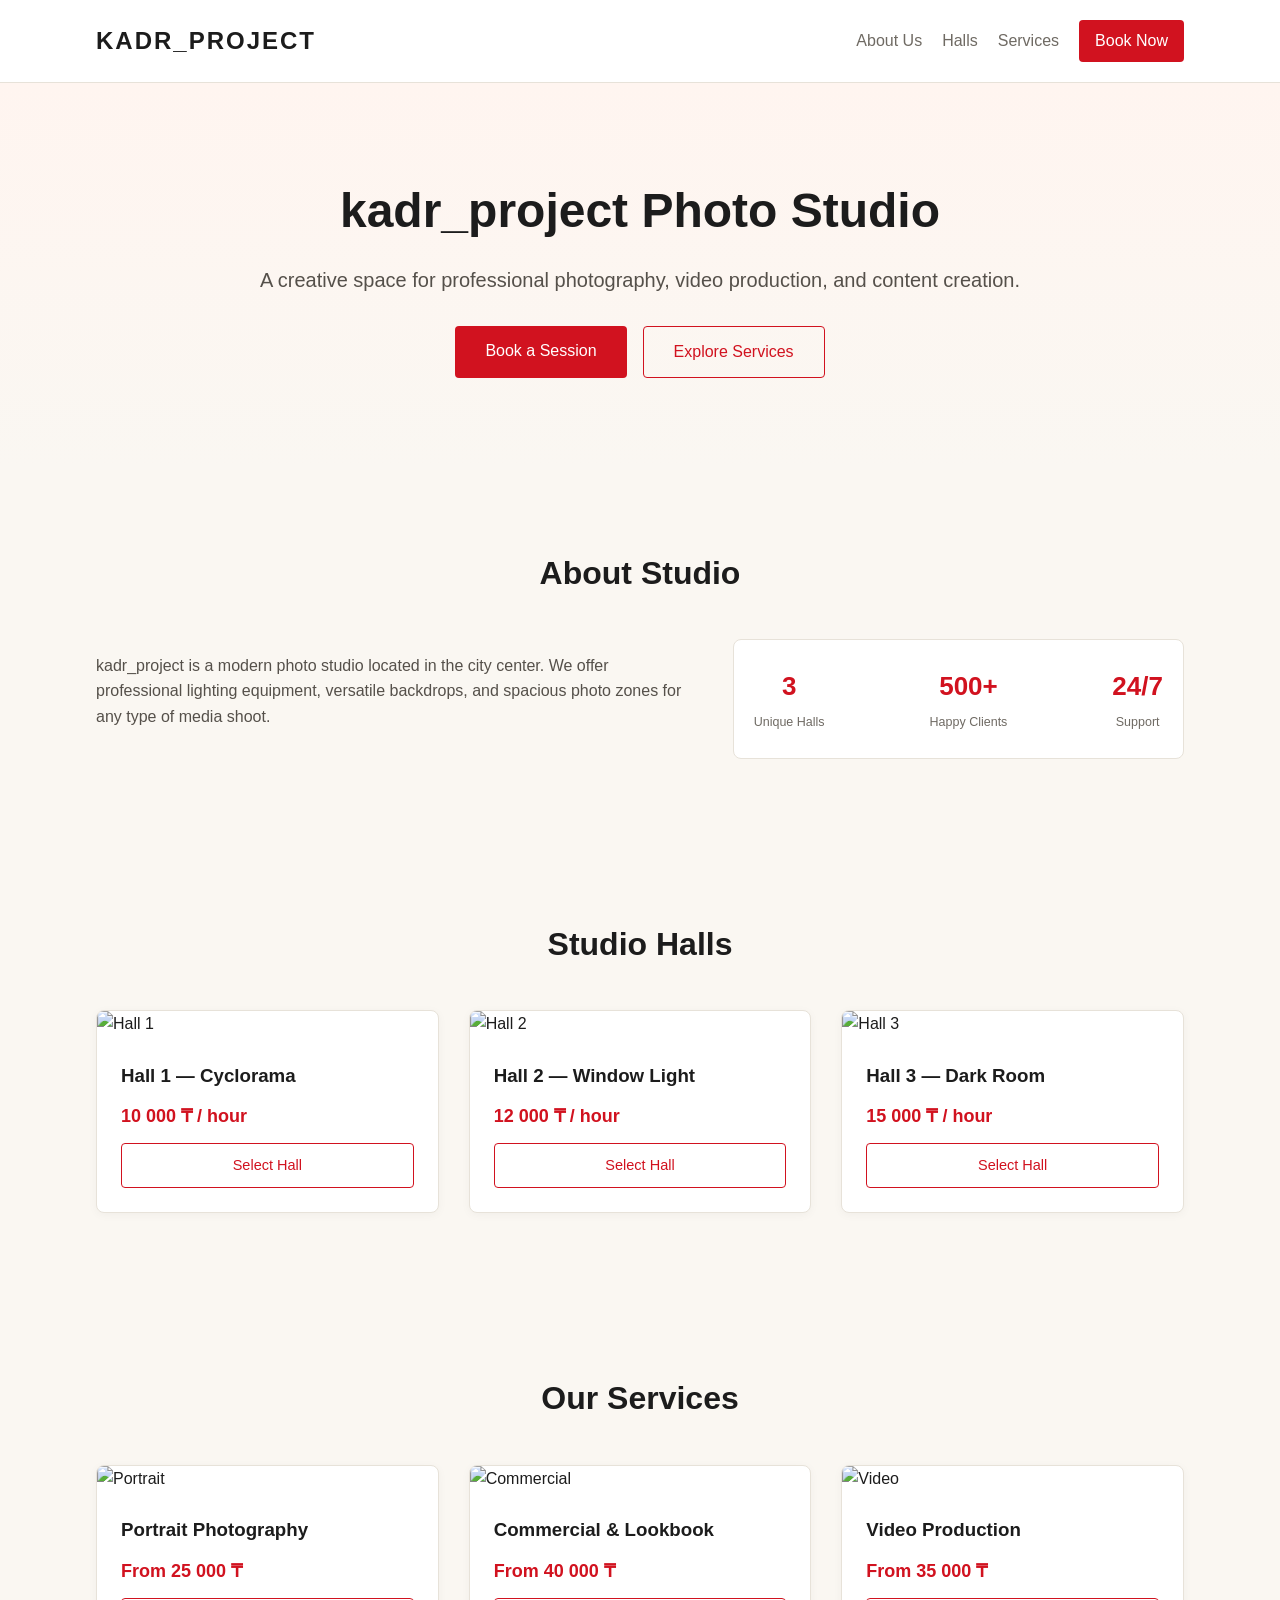
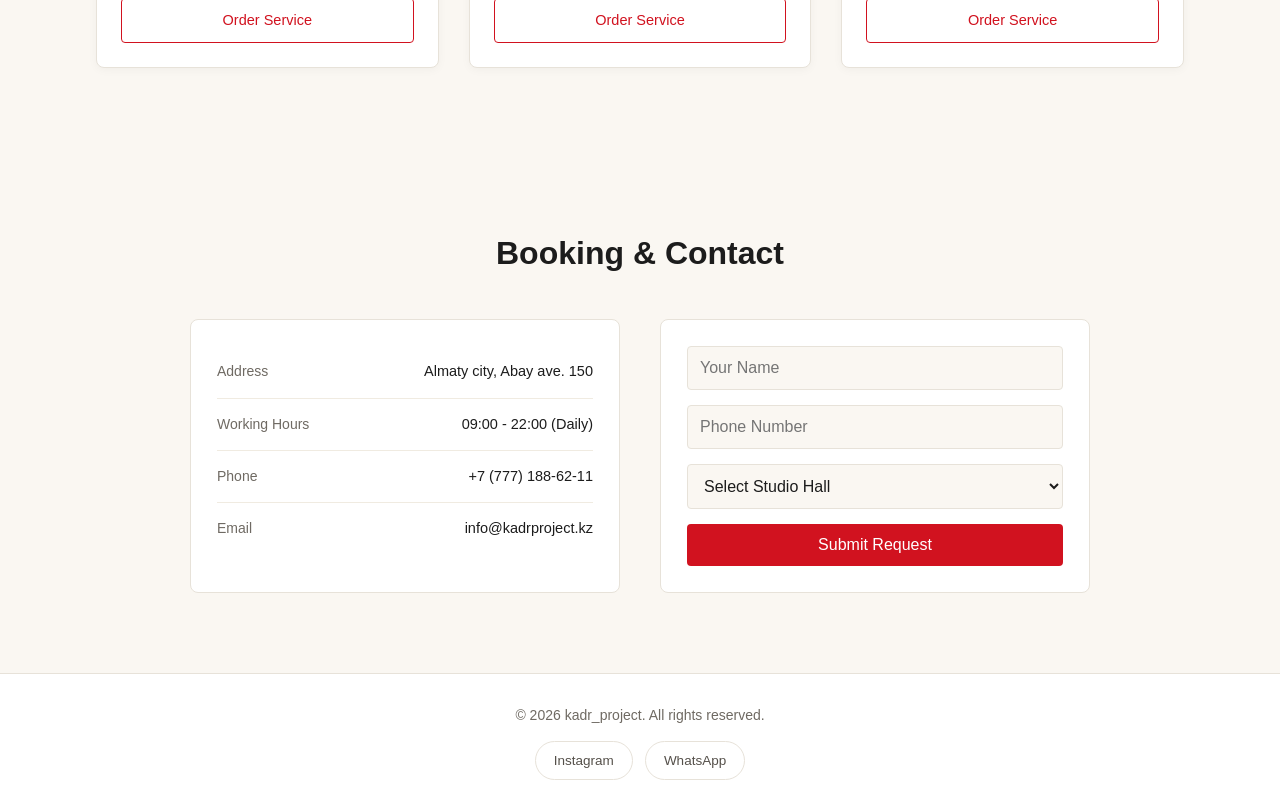
==== commit 81e53c74: "Update index.html" ====
--- a/index.html
+++ b/index.html
@@ -40,7 +40,6 @@
         <div class="about-grid">
             <div class="about-text">
                 <p>kadr_project is a modern photo studio located in the city center. We offer professional lighting equipment, versatile backdrops, and spacious photo zones for any type of media shoot.</p>
-                <p>Whether you need product photography, commercial video, or personal portraits, our space is designed to meet high standards of modern visual production.</p>
             </div>
             <div class="about-stats">
                 <div class="stat">
@@ -64,64 +63,76 @@
         <h2>Studio Halls</h2>
         <div class="cards">
             <div class="card">
+                <img src="https://images.unsplash.com/photo-1598488035139-bdbb2231ce04?auto=format&fit=crop&w=800&q=80" alt="Hall 1" class="card-img">
                 <div class="card-body">
                     <h3>Hall 1 — Cyclorama</h3>
-                    <p>Large white seamless cyclorama area for commercial, fashion, and product shoots.</p>
-                    <span class="price">10 000 ₸ / hour</span>
-                    <a href="#contact" class="btn-card" onclick="selectHall('1')">Select Hall</a>
+                    <div class="card-footer-box">
+                        <span class="price">10 000 ₸ / hour</span>
+                        <a href="#contact" class="btn-card" onclick="selectHall('1')">Select Hall</a>
+                    </div>
                 </div>
             </div>
             <div class="card">
+                <img src="https://images.unsplash.com/photo-1513694203232-719a280e022f?auto=format&fit=crop&w=800&q=80" alt="Hall 2" class="card-img">
                 <div class="card-body">
                     <h3>Hall 2 — Window Light</h3>
-                    <p>Panoramic natural light zone filled with soft sunlight, perfect for portraits and lifestyle.</p>
-                    <span class="price">12 000 ₸ / hour</span>
-                    <a href="#contact" class="btn-card" onclick="selectHall('2')">Select Hall</a>
+                    <div class="card-footer-box">
+                        <span class="price">12 000 ₸ / hour</span>
+                        <a href="#contact" class="btn-card" onclick="selectHall('2')">Select Hall</a>
+                    </div>
                 </div>
             </div>
             <div class="card">
+                <img src="https://images.unsplash.com/photo-1507676184212-d03ab07a01bf?auto=format&fit=crop&w=800&q=80" alt="Hall 3" class="card-img">
                 <div class="card-body">
                     <h3>Hall 3 — Dark Room</h3>
-                    <p>Atmospheric dark interior with professional studio flashes and RGB light setups.</p>
-                    <span class="price">15 000 ₸ / hour</span>
-                    <a href="#contact" class="btn-card" onclick="selectHall('3')">Select Hall</a>
+                    <div class="card-footer-box">
+                        <span class="price">15 000 ₸ / hour</span>
+                        <a href="#contact" class="btn-card" onclick="selectHall('3')">Select Hall</a>
+                    </div>
                 </div>
             </div>
         </div>
     </section>
 
-    <!-- Services Section (English) -->
+    <!-- Services Section -->
     <section id="services" class="container section">
         <h2>Our Services</h2>
         <div class="cards">
             <div class="card">
+                <img src="https://images.unsplash.com/photo-1534528741775-53994a69daeb?auto=format&fit=crop&w=800&q=80" alt="Portrait" class="card-img">
                 <div class="card-body">
                     <h3>Portrait Photography</h3>
-                    <p>Individual portrait sessions, business headshots, and personal creative shoots with professional retouching.</p>
-                    <span class="price">From 25 000 ₸</span>
-                    <a href="#contact" class="btn-card">Order Service</a>
+                    <div class="card-footer-box">
+                        <span class="price">From 25 000 ₸</span>
+                        <a href="#contact" class="btn-card">Order Service</a>
+                    </div>
                 </div>
             </div>
             <div class="card">
+                <img src="https://images.unsplash.com/photo-1469334031218-e382a71b716b?auto=format&fit=crop&w=800&q=80" alt="Commercial" class="card-img">
                 <div class="card-body">
                     <h3>Commercial & Lookbook</h3>
-                    <p>High-quality product and fashion shoots for e-commerce, catalogs, brand lookbooks, and marketplaces.</p>
-                    <span class="price">From 40 000 ₸</span>
-                    <a href="#contact" class="btn-card">Order Service</a>
+                    <div class="card-footer-box">
+                        <span class="price">From 40 000 ₸</span>
+                        <a href="#contact" class="btn-card">Order Service</a>
+                    </div>
                 </div>
             </div>
             <div class="card">
+                <img src="https://images.unsplash.com/photo-1574717024653-61fd2cf4d44d?auto=format&fit=crop&w=800&q=80" alt="Video" class="card-img">
                 <div class="card-body">
                     <h3>Video Production</h3>
-                    <p>Short promotional videos, Instagram Reels, TikTok content, and interviews with professional audio and lighting.</p>
-                    <span class="price">From 35 000 ₸</span>
-                    <a href="#contact" class="btn-card">Order Service</a>
+                    <div class="card-footer-box">
+                        <span class="price">From 35 000 ₸</span>
+                        <a href="#contact" class="btn-card">Order Service</a>
+                    </div>
                 </div>
             </div>
         </div>
     </section>
 
-    <!-- Contact / Booking Section -->
+    <!-- Contact Section -->
     <section id="contact" class="container section">
         <h2>Booking & Contact</h2>
         <div class="contact-grid">
--- a/style.css
+++ b/style.css
@@ -1,4 +1,4 @@
-/* ===== :root айнымалылары ===== */
+/* ===== :root Variables ===== */
 :root {
   --color-bg: #faf7f2;
   --color-surface: #ffffff;
@@ -39,7 +39,7 @@
   margin: auto;
 }
 
-/* ===== Header (CSS nesting мысалы) ===== */
+/* ===== Header ===== */
 .header {
   background: var(--color-surface);
   padding: 20px 0;
@@ -47,16 +47,18 @@
   top: 0;
   z-index: 100;
   border-bottom: 1px solid var(--color-line);
-
-  .container {
-    display: flex;
-    justify-content: space-between;
-    align-items: center;
-
-    @media (max-width: 599px) {
-      flex-direction: column;
-      gap: 12px;
-    }
+}
+
+.header .container {
+  display: flex;
+  justify-content: space-between;
+  align-items: center;
+}
+
+@media (max-width: 599px) {
+  .header .container {
+    flex-direction: column;
+    gap: 12px;
   }
 }
 
@@ -71,37 +73,41 @@
 .nav {
   display: flex;
   align-items: center;
-
-  @media (max-width: 599px) {
+}
+
+@media (max-width: 599px) {
+  .nav {
     flex-direction: column;
     gap: 8px;
   }
-
-  a {
-    color: var(--color-muted);
-    text-decoration: none;
-    margin-left: 20px;
-    transition: 0.3s;
-
-    &:hover {
-      color: var(--color-ink);
-    }
-
-    @media (max-width: 599px) {
-      margin-left: 0;
-    }
-  }
-
-  .btn-nav {
-    background: var(--color-accent);
-    color: #fff !important;
-    padding: 8px 16px;
-    border-radius: 4px;
-
-    &:hover {
-      background: var(--color-accent-dark);
-    }
-  }
+}
+
+.nav a {
+  color: var(--color-muted);
+  text-decoration: none;
+  margin-left: 20px;
+  transition: 0.3s;
+}
+
+@media (max-width: 599px) {
+  .nav a {
+    margin-left: 0;
+  }
+}
+
+.nav a:hover {
+  color: var(--color-ink);
+}
+
+.nav .btn-nav {
+  background: var(--color-accent);
+  color: #fff !important;
+  padding: 8px 16px;
+  border-radius: 4px;
+}
+
+.nav .btn-nav:hover {
+  background: var(--color-accent-dark);
 }
 
 /* ===== Hero ===== */
@@ -111,32 +117,31 @@
   display: flex;
   align-items: center;
   text-align: center;
-
-  &-content {
-    h1 {
-      /* clamp(мин, өспелі, макс) — экран еніне қарай өзі бейімделеді */
-      font-size: clamp(28px, 6vw, 48px);
-      margin-bottom: 15px;
-      color: var(--color-ink);
-    }
-
-    p {
-      font-size: clamp(15px, 2.4vw, 20px);
-      margin-bottom: 30px;
-      color: var(--color-muted-2);
-    }
-  }
-
-  &-buttons {
-    display: flex;
-    justify-content: center;
-    gap: 16px;
-    flex-wrap: wrap;
-
-    @media (max-width: 599px) {
-      flex-direction: column;
-      align-items: stretch;
-    }
+}
+
+.hero-content h1 {
+  font-size: clamp(28px, 6vw, 48px);
+  margin-bottom: 15px;
+  color: var(--color-ink);
+}
+
+.hero-content p {
+  font-size: clamp(15px, 2.4vw, 20px);
+  margin-bottom: 30px;
+  color: var(--color-muted-2);
+}
+
+.hero-buttons {
+  display: flex;
+  justify-content: center;
+  gap: 16px;
+  flex-wrap: wrap;
+}
+
+@media (max-width: 599px) {
+  .hero-buttons {
+    flex-direction: column;
+    align-items: stretch;
   }
 }
 
@@ -154,32 +159,32 @@
   background: var(--color-accent);
   color: #fff;
   border: none;
-
-  &:hover {
-    background: var(--color-accent-dark);
-  }
+}
+
+.btn:hover {
+  background: var(--color-accent-dark);
 }
 
 .btn-outline {
   background: transparent;
   color: var(--color-accent);
   border: 1px solid var(--color-accent);
-
-  &:hover {
-    background: var(--color-accent-soft);
-  }
+}
+
+.btn-outline:hover {
+  background: var(--color-accent-soft);
 }
 
 /* ===== Sections ===== */
 .section {
   padding: 80px 0;
-
-  h2 {
-    text-align: center;
-    font-size: clamp(24px, 4vw, 32px);
-    margin-bottom: 40px;
-    color: var(--color-ink);
-  }
+}
+
+.section h2 {
+  text-align: center;
+  font-size: clamp(24px, 4vw, 32px);
+  margin-bottom: 40px;
+  color: var(--color-ink);
 }
 
 /* ===== About ===== */
@@ -188,8 +193,10 @@
   grid-template-columns: 1.3fr 1fr;
   gap: 50px;
   align-items: center;
-
-  @media (max-width: 599px) {
+}
+
+@media (max-width: 768px) {
+  .about-grid {
     grid-template-columns: 1fr;
   }
 }
@@ -208,42 +215,48 @@
   border: 1px solid var(--color-line);
   border-radius: var(--radius);
   padding: 26px 20px;
-
-  @media (max-width: 599px) {
+}
+
+@media (max-width: 599px) {
+  .about-stats {
     flex-direction: column;
   }
-
-  .stat {
-    display: flex;
-    flex-direction: column;
-    align-items: center;
-    text-align: center;
-
-    &-num {
-      font-size: 26px;
-      font-weight: bold;
-      color: var(--color-accent);
-    }
-
-    &-label {
-      font-size: 12.5px;
-      color: var(--color-muted);
-      margin-top: 4px;
-    }
-  }
-}
-
-/* ===== Cards (Үш ен: 1 / 2 / 3 баған) ===== */
+}
+
+.about-stats .stat {
+  display: flex;
+  flex-direction: column;
+  align-items: center;
+  text-align: center;
+}
+
+.about-stats .stat-num {
+  font-size: 26px;
+  font-weight: bold;
+  color: var(--color-accent);
+}
+
+.about-stats .stat-label {
+  font-size: 12.5px;
+  color: var(--color-muted);
+  margin-top: 4px;
+}
+
+/* ===== Исправленные стили карточек ===== */
 .cards {
   display: grid;
   grid-template-columns: repeat(3, 1fr);
   gap: 30px;
-
-  @media (max-width: 1023px) {
+}
+
+@media (max-width: 1023px) {
+  .cards {
     grid-template-columns: repeat(2, 1fr);
   }
-
-  @media (max-width: 599px) {
+}
+
+@media (max-width: 599px) {
+  .cards {
     grid-template-columns: 1fr;
   }
 }
@@ -257,49 +270,44 @@
   overflow: hidden;
   display: flex;
   flex-direction: column;
-
-  &:hover {
-    transform: translateY(-5px);
-    border-color: var(--color-accent);
-    box-shadow: 0 8px 20px rgba(0, 0, 0, 0.08);
-  }
-
-  &-photo {
-    width: 100%;
-    height: 180px;
-    object-fit: cover;
-    display: block;
-    max-width: 100%;
-  }
-
-  &-body {
-    padding: 24px;
-    display: flex;
-    flex-direction: column;
-    flex-grow: 1;
-  }
-
-  h3 {
-    margin-bottom: 12px;
-    color: var(--color-ink);
-  }
-
-  p {
-    color: var(--color-muted);
-    margin-bottom: 18px;
-    flex-grow: 1;
-  }
-}
-
+}
+
+.card:hover {
+  transform: translateY(-5px);
+  border-color: var(--color-accent);
+  box-shadow: 0 8px 20px rgba(0, 0, 0, 0.08);
+}
+
+.card-body {
+  padding: 24px;
+  display: flex;
+  flex-direction: column;
+  height: 100%;
+}
+
+.card h3 {
+  margin-bottom: 12px;
+  color: var(--color-ink);
+}
+
+.card p {
+  color: var(--color-muted);
+  margin-bottom: 20px;
+  flex-grow: 1; /* Растягивает текст, чтобы кнопка и цена всегда были внизу */
+}
+
+/* Блок цены и кнопки размещаем вертикально с отступом */
 .price {
+  display: block;
   font-size: 18px;
   font-weight: bold;
   color: var(--color-accent);
-  margin-bottom: 18px;
+  margin-bottom: 12px; /* Добавлен отступ снизу, чтобы кнопка не налегала */
 }
 
 .btn-card {
-  display: inline-block;
+  display: block; /* Делаем кнопку блочной */
+  width: 100%; /* Кнопка во всю ширину карточки */
   text-align: center;
   background: transparent;
   color: var(--color-accent);
@@ -309,11 +317,11 @@
   text-decoration: none;
   font-size: 14.5px;
   transition: 0.3s;
-
-  &:hover {
-    background: var(--color-accent);
-    color: #fff;
-  }
+}
+
+.btn-card:hover {
+  background: var(--color-accent);
+  color: #fff;
 }
 
 /* ===== Contact ===== */
@@ -323,8 +331,10 @@
   gap: 40px;
   max-width: 900px;
   margin: 0 auto;
-
-  @media (max-width: 599px) {
+}
+
+@media (max-width: 599px) {
+  .contact-grid {
     grid-template-columns: 1fr;
   }
 }
@@ -334,38 +344,42 @@
   border: 1px solid var(--color-line);
   border-radius: var(--radius);
   padding: 26px;
-
-  .info-row {
-    display: flex;
-    justify-content: space-between;
-    gap: 12px;
-    padding: 14px 0;
-    border-bottom: 1px solid var(--color-line-soft);
-
-    &:last-child {
-      border-bottom: none;
-    }
-
-    @media (max-width: 599px) {
-      flex-direction: column;
-      gap: 2px;
-    }
-  }
-
-  .info-label {
-    color: var(--color-muted);
-    font-size: 14px;
-  }
-
-  .info-value {
-    color: var(--color-ink);
-    font-size: 14.5px;
-    font-weight: 500;
-    text-align: right;
-
-    @media (max-width: 599px) {
-      text-align: left;
-    }
+}
+
+.contact-info .info-row {
+  display: flex;
+  justify-content: space-between;
+  gap: 12px;
+  padding: 14px 0;
+  border-bottom: 1px solid var(--color-line-soft);
+}
+
+.contact-info .info-row:last-child {
+  border-bottom: none;
+}
+
+@media (max-width: 599px) {
+  .contact-info .info-row {
+    flex-direction: column;
+    gap: 2px;
+  }
+}
+
+.contact-info .info-label {
+  color: var(--color-muted);
+  font-size: 14px;
+}
+
+.contact-info .info-value {
+  color: var(--color-ink);
+  font-size: 14.5px;
+  font-weight: 500;
+  text-align: right;
+}
+
+@media (max-width: 599px) {
+  .contact-info .info-value {
+    text-align: left;
   }
 }
 
@@ -377,20 +391,22 @@
   padding: 26px;
   border-radius: var(--radius);
   border: 1px solid var(--color-line);
-
-  input, select {
-    padding: 12px;
-    background: var(--color-bg);
-    border: 1px solid var(--color-line);
-    border-radius: 4px;
-    color: var(--color-ink);
-    font-size: 16px;
-
-    &:focus {
-      outline: none;
-      border-color: var(--color-accent);
-    }
-  }
+}
+
+.contact-form input, 
+.contact-form select {
+  padding: 12px;
+  background: var(--color-bg);
+  border: 1px solid var(--color-line);
+  border-radius: 4px;
+  color: var(--color-ink);
+  font-size: 16px;
+}
+
+.contact-form input:focus, 
+.contact-form select:focus {
+  outline: none;
+  border-color: var(--color-accent);
 }
 
 /* ===== Footer ===== */
@@ -401,13 +417,13 @@
   border-top: 1px solid var(--color-line);
   color: var(--color-muted);
   font-size: 14px;
-
-  &-content {
-    display: flex;
-    flex-direction: column;
-    align-items: center;
-    gap: 14px;
-  }
+}
+
+.footer-content {
+  display: flex;
+  flex-direction: column;
+  align-items: center;
+  gap: 14px;
 }
 
 .social-buttons {
@@ -424,9 +440,9 @@
   text-decoration: none;
   font-size: 13.5px;
   transition: 0.3s;
-
-  &:hover {
-    border-color: var(--color-accent);
-    color: var(--color-accent);
-  }
-}
+}
+
+.btn-social:hover {
+  border-color: var(--color-accent);
+  color: var(--color-accent);
+}
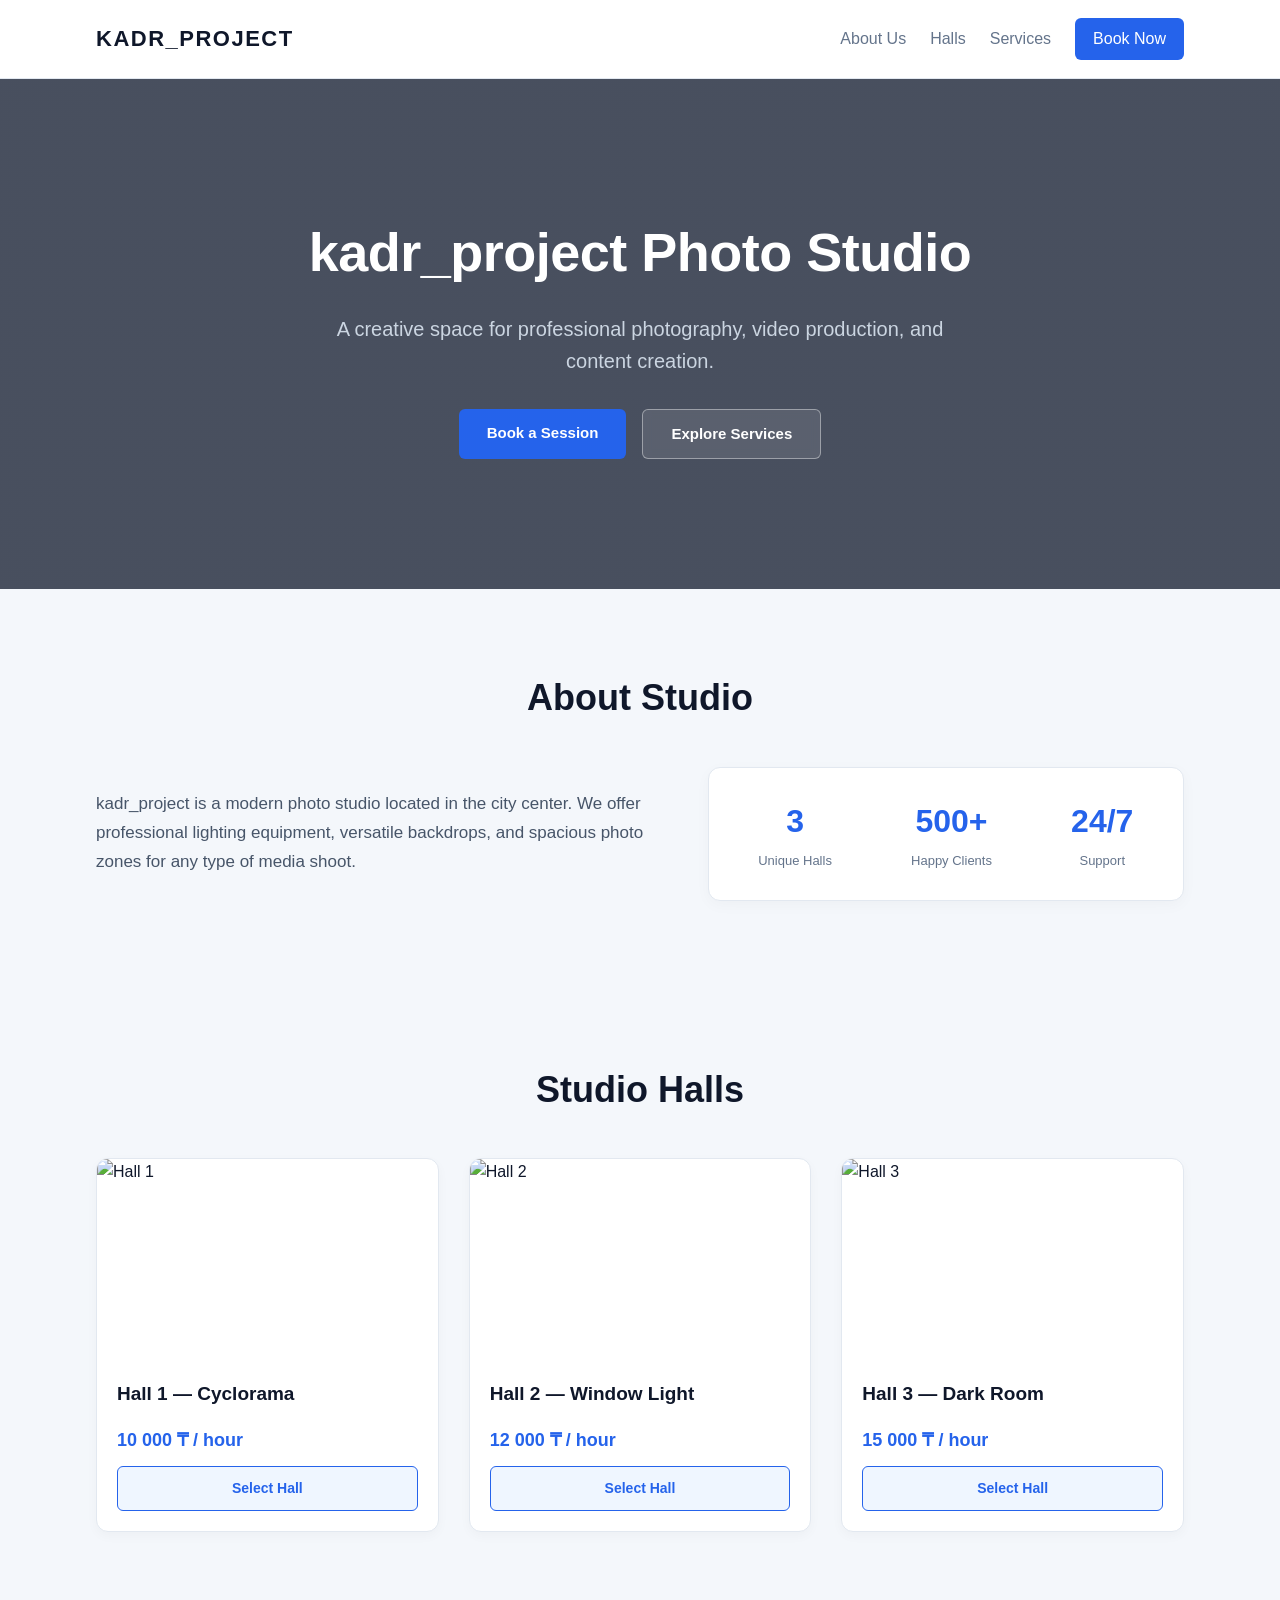
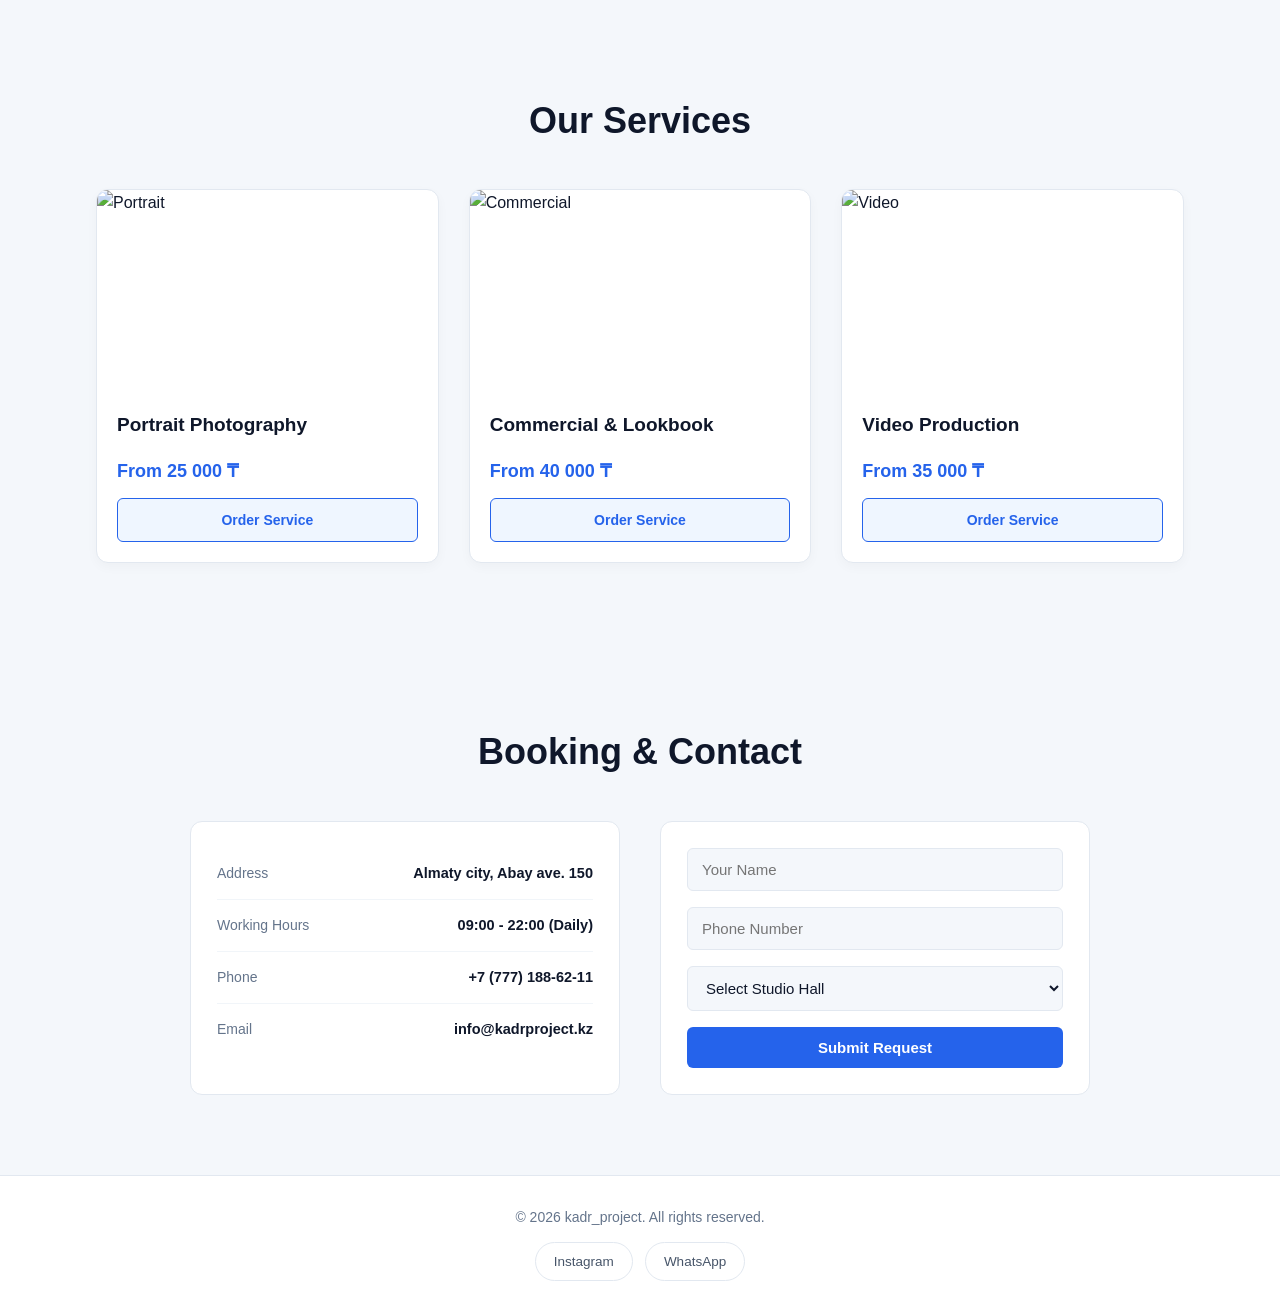
==== commit 2b23dc29: "Update index.html" ====
--- a/index.html
+++ b/index.html
@@ -28,8 +28,8 @@
             <h1>kadr_project Photo Studio</h1>
             <p>A creative space for professional photography, video production, and content creation.</p>
             <div class="hero-buttons">
-                <a href="#contact" class="btn">Book a Session</a>
-                <a href="#services" class="btn btn-outline">Explore Services</a>
+                <a href="#contact" class="btn btn-large">Book a Session</a>
+                <a href="#services" class="btn btn-outline btn-large">Explore Services</a>
             </div>
         </div>
     </section>
@@ -164,7 +164,7 @@
                     <option value="2">Hall 2 — Window Light</option>
                     <option value="3">Hall 3 — Dark Room</option>
                 </select>
-                <button type="submit" class="btn">Submit Request</button>
+                <button type="submit" class="btn btn-large">Submit Request</button>
             </form>
         </div>
     </section>
--- a/style.css
+++ b/style.css
@@ -1,16 +1,16 @@
-/* ===== :root Variables ===== */
+/* ===== Синяя палитра (Variables) ===== */
 :root {
-  --color-bg: #faf7f2;
+  --color-bg: #f4f7fb;
   --color-surface: #ffffff;
-  --color-ink: #1c1c1c;
-  --color-muted: #6f6a63;
-  --color-muted-2: #55504a;
-  --color-line: #e7e2d9;
-  --color-line-soft: #f0ebe1;
-  --color-accent: #d1121f;
-  --color-accent-dark: #a10d18;
-  --color-accent-soft: #fdeceb;
-  --radius: 8px;
+  --color-ink: #0f172a;
+  --color-muted: #64748b;
+  --color-muted-2: #475569;
+  --color-line: #e2e8f0;
+  --color-line-soft: #f1f5f9;
+  --color-accent: #2563eb;        /* Синий сияющий */
+  --color-accent-dark: #1d4ed8;   /* Темно-синий */
+  --color-accent-soft: #eff6ff;   /* Светло-голубой фон */
+  --radius: 12px;
   --container-width: 85%;
   --container-max: 1200px;
 }
@@ -19,7 +19,7 @@
   margin: 0;
   padding: 0;
   box-sizing: border-box;
-  font-family: 'Segoe UI', Tahoma, Geneva, Verdana, sans-serif;
+  font-family: 'Inter', -apple-system, BlinkMacSystemFont, 'Segoe UI', Roboto, sans-serif;
 }
 
 html, body {
@@ -41,8 +41,9 @@
 
 /* ===== Header ===== */
 .header {
-  background: var(--color-surface);
-  padding: 20px 0;
+  background: rgba(255, 255, 255, 0.95);
+  backdrop-filter: blur(8px);
+  padding: 18px 0;
   position: sticky;
   top: 0;
   z-index: 100;
@@ -63,11 +64,11 @@
 }
 
 .logo {
-  font-size: 24px;
-  font-weight: bold;
+  font-size: 22px;
+  font-weight: 800;
   color: var(--color-ink);
   text-decoration: none;
-  letter-spacing: 2px;
+  letter-spacing: 1.5px;
 }
 
 .nav {
@@ -85,8 +86,9 @@
 .nav a {
   color: var(--color-muted);
   text-decoration: none;
-  margin-left: 20px;
-  transition: 0.3s;
+  margin-left: 24px;
+  font-weight: 500;
+  transition: 0.2s;
 }
 
 @media (max-width: 599px) {
@@ -96,39 +98,45 @@
 }
 
 .nav a:hover {
-  color: var(--color-ink);
+  color: var(--color-accent);
 }
 
 .nav .btn-nav {
   background: var(--color-accent);
   color: #fff !important;
-  padding: 8px 16px;
-  border-radius: 4px;
+  padding: 8px 18px;
+  border-radius: 6px;
 }
 
 .nav .btn-nav:hover {
   background: var(--color-accent-dark);
 }
 
-/* ===== Hero ===== */
+/* ===== Modern Hero Section with Photo ===== */
 .hero {
-  background: linear-gradient(180deg, #fff5f0 0%, var(--color-bg) 100%);
-  padding: 90px 0;
-  display: flex;
-  align-items: center;
+  position: relative;
+  background: linear-gradient(rgba(15, 23, 42, 0.75), rgba(15, 23, 42, 0.75)), 
+              url('https://images.unsplash.com/photo-1520390138845-fd2d229dd553?auto=format&fit=crop&w=1600&q=80') center/cover no-repeat;
+  padding: 130px 0;
   text-align: center;
+  color: #ffffff;
 }
 
 .hero-content h1 {
-  font-size: clamp(28px, 6vw, 48px);
-  margin-bottom: 15px;
-  color: var(--color-ink);
+  font-size: clamp(32px, 5vw, 54px);
+  font-weight: 800;
+  margin-bottom: 18px;
+  color: #ffffff;
+  letter-spacing: -0.5px;
 }
 
 .hero-content p {
-  font-size: clamp(15px, 2.4vw, 20px);
-  margin-bottom: 30px;
-  color: var(--color-muted-2);
+  font-size: clamp(16px, 2vw, 20px);
+  margin-bottom: 32px;
+  color: #cbd5e1;
+  max-width: 650px;
+  margin-left: auto;
+  margin-right: auto;
 }
 
 .hero-buttons {
@@ -147,17 +155,18 @@
 
 .btn, .btn-outline {
   display: inline-block;
-  padding: 12px 30px;
+  padding: 12px 28px;
   text-decoration: none;
-  border-radius: 4px;
-  font-size: 16px;
+  border-radius: 6px;
+  font-size: 15px;
+  font-weight: 600;
   cursor: pointer;
-  transition: 0.3s;
+  transition: 0.25s;
 }
 
 .btn {
   background: var(--color-accent);
-  color: #fff;
+  color: #ffffff;
   border: none;
 }
 
@@ -166,13 +175,15 @@
 }
 
 .btn-outline {
-  background: transparent;
-  color: var(--color-accent);
-  border: 1px solid var(--color-accent);
+  background: rgba(255, 255, 255, 0.1);
+  color: #ffffff;
+  border: 1px solid rgba(255, 255, 255, 0.4);
+  backdrop-filter: blur(4px);
 }
 
 .btn-outline:hover {
-  background: var(--color-accent-soft);
+  background: #ffffff;
+  color: var(--color-ink);
 }
 
 /* ===== Sections ===== */
@@ -182,7 +193,8 @@
 
 .section h2 {
   text-align: center;
-  font-size: clamp(24px, 4vw, 32px);
+  font-size: clamp(24px, 3.5vw, 36px);
+  font-weight: 700;
   margin-bottom: 40px;
   color: var(--color-ink);
 }
@@ -190,8 +202,8 @@
 /* ===== About ===== */
 .about-grid {
   display: grid;
-  grid-template-columns: 1.3fr 1fr;
-  gap: 50px;
+  grid-template-columns: 1.2fr 1fr;
+  gap: 40px;
   align-items: center;
 }
 
@@ -203,18 +215,19 @@
 
 .about-text p {
   color: var(--color-muted-2);
-  margin-bottom: 16px;
-  font-size: 16px;
+  font-size: 17px;
+  line-height: 1.7;
 }
 
 .about-stats {
   display: flex;
-  justify-content: space-between;
+  justify-content: space-around;
   gap: 20px;
   background: var(--color-surface);
   border: 1px solid var(--color-line);
   border-radius: var(--radius);
-  padding: 26px 20px;
+  padding: 28px 20px;
+  box-shadow: 0 4px 15px rgba(0, 0, 0, 0.03);
 }
 
 @media (max-width: 599px) {
@@ -227,22 +240,22 @@
   display: flex;
   flex-direction: column;
   align-items: center;
-  text-align: center;
 }
 
 .about-stats .stat-num {
-  font-size: 26px;
-  font-weight: bold;
+  font-size: 32px;
+  font-weight: 800;
   color: var(--color-accent);
 }
 
 .about-stats .stat-label {
-  font-size: 12.5px;
+  font-size: 13px;
+  font-weight: 500;
   color: var(--color-muted);
   margin-top: 4px;
 }
 
-/* ===== Исправленные стили карточек ===== */
+/* ===== Clean Cards ===== */
 .cards {
   display: grid;
   grid-template-columns: repeat(3, 1fr);
@@ -265,63 +278,70 @@
   background: var(--color-surface);
   border-radius: var(--radius);
   border: 1px solid var(--color-line);
-  box-shadow: 0 2px 10px rgba(0, 0, 0, 0.04);
-  transition: 0.3s;
+  box-shadow: 0 4px 12px rgba(0, 0, 0, 0.03);
+  transition: 0.3s ease;
   overflow: hidden;
   display: flex;
   flex-direction: column;
 }
 
 .card:hover {
-  transform: translateY(-5px);
+  transform: translateY(-6px);
   border-color: var(--color-accent);
-  box-shadow: 0 8px 20px rgba(0, 0, 0, 0.08);
+  box-shadow: 0 12px 24px rgba(37, 99, 235, 0.12);
+}
+
+.card-img {
+  width: 100%;
+  height: 200px;
+  object-fit: cover;
 }
 
 .card-body {
-  padding: 24px;
-  display: flex;
-  flex-direction: column;
-  height: 100%;
+  padding: 20px;
+  display: flex;
+  flex-direction: column;
+  justify-content: space-between;
+  flex-grow: 1;
 }
 
 .card h3 {
-  margin-bottom: 12px;
-  color: var(--color-ink);
-}
-
-.card p {
-  color: var(--color-muted);
-  margin-bottom: 20px;
-  flex-grow: 1; /* Растягивает текст, чтобы кнопка и цена всегда были внизу */
-}
-
-/* Блок цены и кнопки размещаем вертикально с отступом */
+  font-size: 19px;
+  font-weight: 700;
+  color: var(--color-ink);
+  margin-bottom: 16px;
+}
+
+.card-footer-box {
+  display: flex;
+  flex-direction: column;
+  gap: 12px;
+  margin-top: auto;
+}
+
 .price {
+  font-size: 18px;
+  font-weight: 700;
+  color: var(--color-accent);
+}
+
+.btn-card {
   display: block;
-  font-size: 18px;
-  font-weight: bold;
-  color: var(--color-accent);
-  margin-bottom: 12px; /* Добавлен отступ снизу, чтобы кнопка не налегала */
-}
-
-.btn-card {
-  display: block; /* Делаем кнопку блочной */
-  width: 100%; /* Кнопка во всю ширину карточки */
   text-align: center;
-  background: transparent;
+  background: var(--color-accent-soft);
   color: var(--color-accent);
   border: 1px solid var(--color-accent);
-  padding: 10px 18px;
-  border-radius: 4px;
+  padding: 10px;
+  border-radius: 6px;
   text-decoration: none;
-  font-size: 14.5px;
-  transition: 0.3s;
+  font-weight: 600;
+  font-size: 14px;
+  transition: 0.2s;
 }
 
 .btn-card:hover {
   background: var(--color-accent);
-  color: #fff;
+  color: #ffffff;
 }
 
 /* ===== Contact ===== */
@@ -373,20 +393,13 @@
 .contact-info .info-value {
   color: var(--color-ink);
   font-size: 14.5px;
-  font-weight: 500;
-  text-align: right;
-}
-
-@media (max-width: 599px) {
-  .contact-info .info-value {
-    text-align: left;
-  }
+  font-weight: 600;
 }
 
 .contact-form {
   display: flex;
   flex-direction: column;
-  gap: 15px;
+  gap: 16px;
   background: var(--color-surface);
   padding: 26px;
   border-radius: var(--radius);
@@ -395,12 +408,12 @@
 
 .contact-form input, 
 .contact-form select {
-  padding: 12px;
+  padding: 12px 14px;
   background: var(--color-bg);
   border: 1px solid var(--color-line);
-  border-radius: 4px;
-  color: var(--color-ink);
-  font-size: 16px;
+  border-radius: 6px;
+  color: var(--color-ink);
+  font-size: 15px;
 }
 
 .contact-form input:focus, 
@@ -439,7 +452,7 @@
   color: var(--color-muted-2);
   text-decoration: none;
   font-size: 13.5px;
-  transition: 0.3s;
+  transition: 0.2s;
 }
 
 .btn-social:hover {
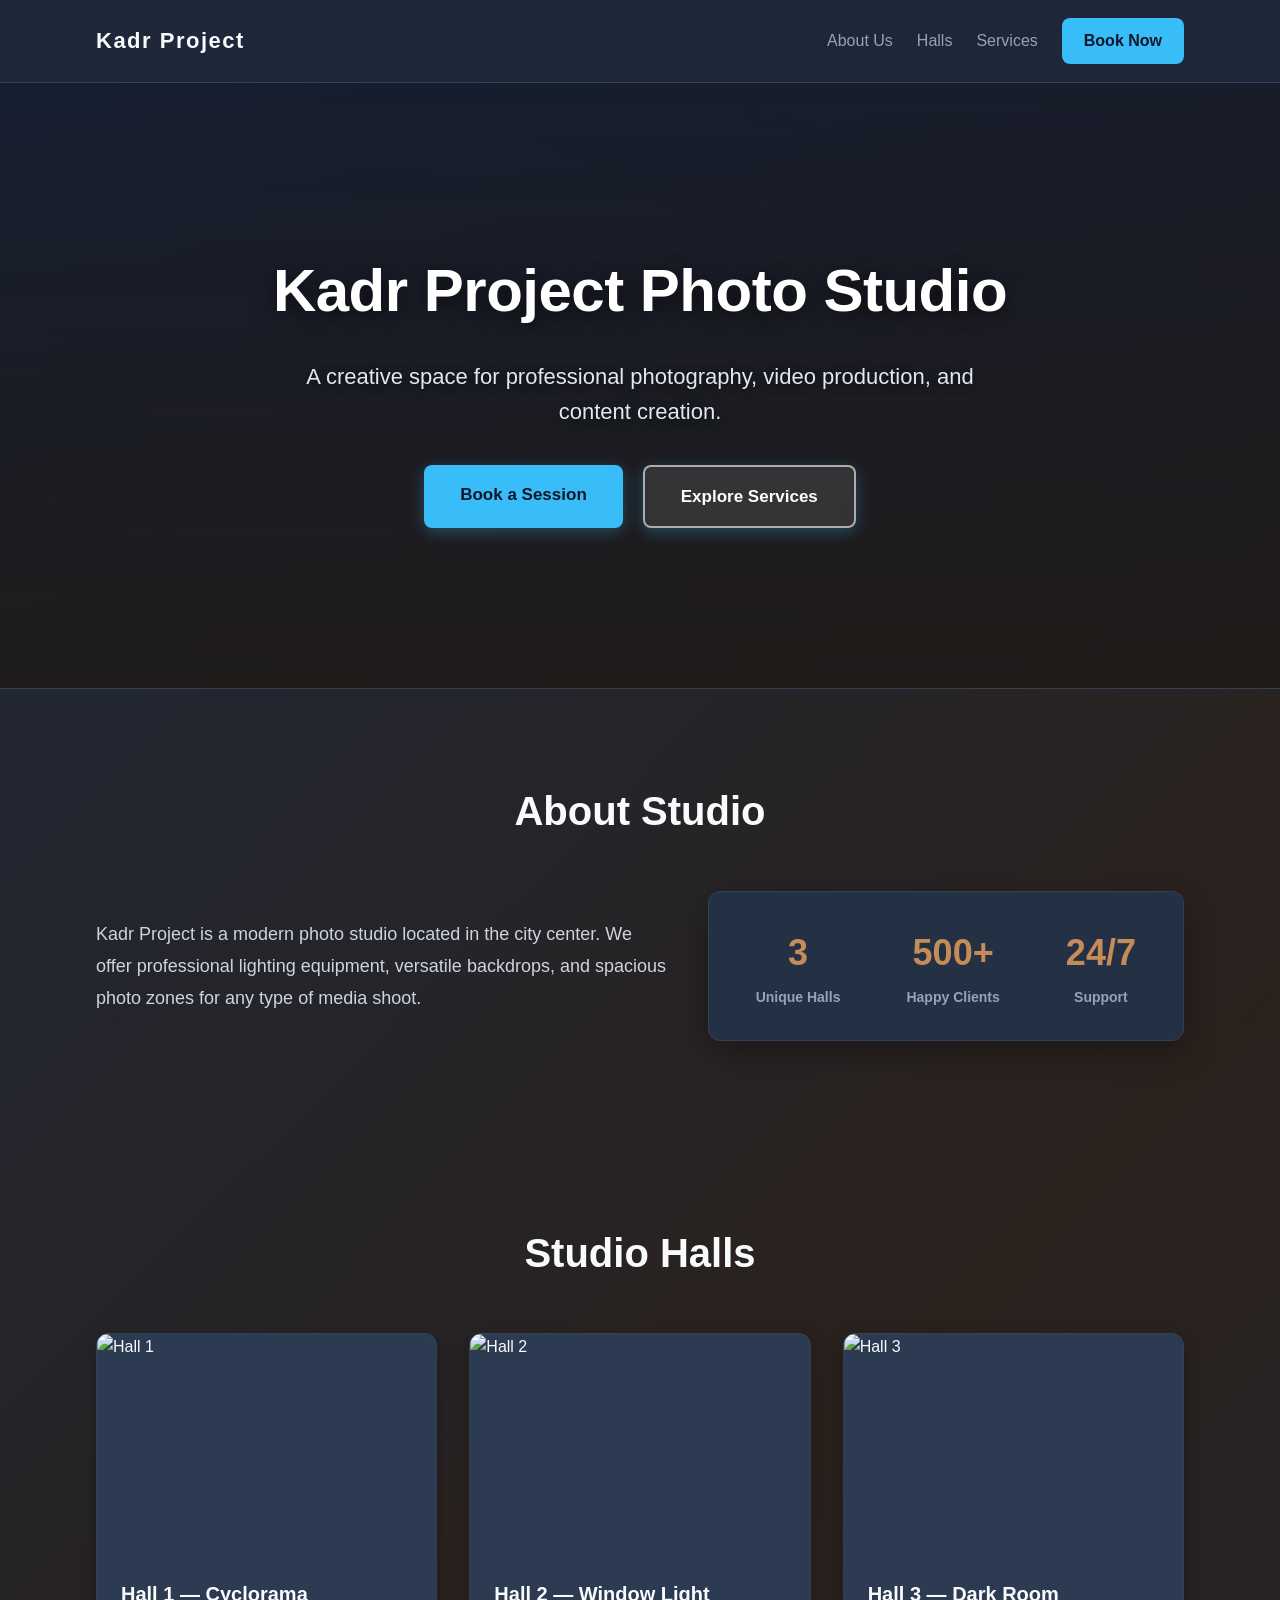
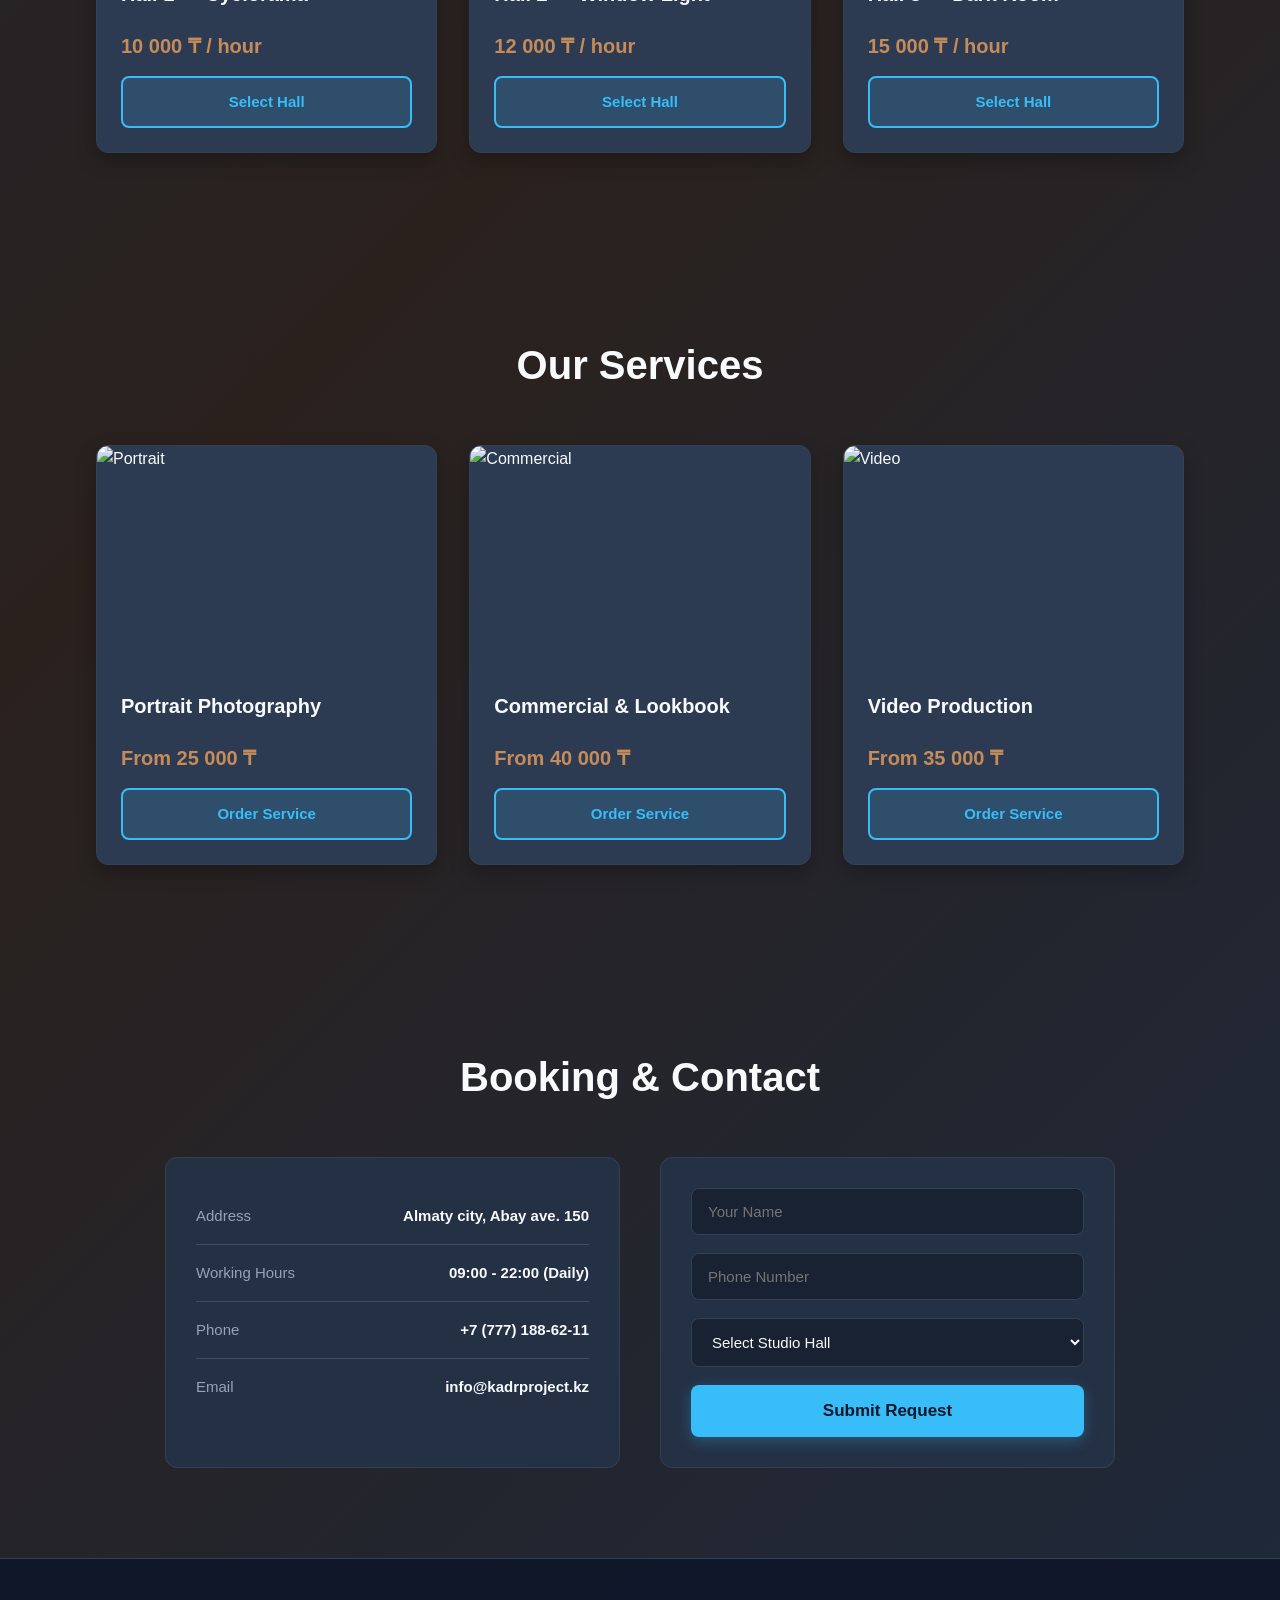
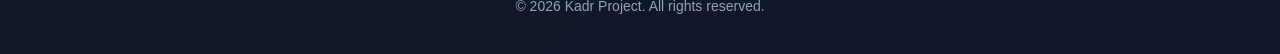
==== commit d60fa28e: "Update index.html" ====
--- a/index.html
+++ b/index.html
@@ -3,8 +3,7 @@
 <head>
     <meta charset="UTF-8">
     <meta name="viewport" content="width=device-width, initial-scale=1.0">
-    <title>kadr_project — Photo Studio & Services</title>
-    <meta name="description" content="kadr_project photo studio: studio halls, professional services, booking">
+    <title>Kadr Project — Photo Studio</title>
     <link rel="stylesheet" href="style.css">
 </head>
 <body>
@@ -12,7 +11,7 @@
     <!-- Header -->
     <header class="header">
         <div class="container">
-            <a href="#" class="logo">KADR_PROJECT</a>
+            <a href="#" class="logo">Kadr Project</a>
             <nav class="nav">
                 <a href="#about">About Us</a>
                 <a href="#halls">Halls</a>
@@ -22,10 +21,11 @@
         </div>
     </header>
 
-    <!-- Hero Section -->
+    <!-- Hero Section (Үлкен фотостудия фоны белән) -->
     <section class="hero">
+        <div class="hero-overlay"></div>
         <div class="container hero-content">
-            <h1>kadr_project Photo Studio</h1>
+            <h1>Kadr Project Photo Studio</h1>
             <p>A creative space for professional photography, video production, and content creation.</p>
             <div class="hero-buttons">
                 <a href="#contact" class="btn btn-large">Book a Session</a>
@@ -39,7 +39,7 @@
         <h2>About Studio</h2>
         <div class="about-grid">
             <div class="about-text">
-                <p>kadr_project is a modern photo studio located in the city center. We offer professional lighting equipment, versatile backdrops, and spacious photo zones for any type of media shoot.</p>
+                <p>Kadr Project is a modern photo studio located in the city center. We offer professional lighting equipment, versatile backdrops, and spacious photo zones for any type of media shoot.</p>
             </div>
             <div class="about-stats">
                 <div class="stat">
@@ -68,7 +68,7 @@
                     <h3>Hall 1 — Cyclorama</h3>
                     <div class="card-footer-box">
                         <span class="price">10 000 ₸ / hour</span>
-                        <a href="#contact" class="btn-card" onclick="selectHall('1')">Select Hall</a>
+                        <a href="#contact" class="btn-card">Select Hall</a>
                     </div>
                 </div>
             </div>
@@ -78,7 +78,7 @@
                     <h3>Hall 2 — Window Light</h3>
                     <div class="card-footer-box">
                         <span class="price">12 000 ₸ / hour</span>
-                        <a href="#contact" class="btn-card" onclick="selectHall('2')">Select Hall</a>
+                        <a href="#contact" class="btn-card">Select Hall</a>
                     </div>
                 </div>
             </div>
@@ -88,7 +88,7 @@
                     <h3>Hall 3 — Dark Room</h3>
                     <div class="card-footer-box">
                         <span class="price">15 000 ₸ / hour</span>
-                        <a href="#contact" class="btn-card" onclick="selectHall('3')">Select Hall</a>
+                        <a href="#contact" class="btn-card">Select Hall</a>
                     </div>
                 </div>
             </div>
@@ -158,7 +158,7 @@
             <form class="contact-form" onsubmit="event.preventDefault(); alert('Booking request submitted!');">
                 <input type="text" placeholder="Your Name" required>
                 <input type="tel" placeholder="Phone Number" required>
-                <select id="hallSelect" required>
+                <select required>
                     <option value="">Select Studio Hall</option>
                     <option value="1">Hall 1 — Cyclorama</option>
                     <option value="2">Hall 2 — Window Light</option>
@@ -172,20 +172,9 @@
     <!-- Footer -->
     <footer class="footer">
         <div class="container footer-content">
-            <p>&copy; 2026 kadr_project. All rights reserved.</p>
-            <div class="social-buttons">
-                <a href="https://instagram.com" target="_blank" rel="noopener" class="btn-social">Instagram</a>
-                <a href="https://wa.me/77771886211" target="_blank" rel="noopener" class="btn-social">WhatsApp</a>
-            </div>
+            <p>&copy; 2026 Kadr Project. All rights reserved.</p>
         </div>
     </footer>
 
-    <script>
-        function selectHall(value) {
-            var select = document.getElementById('hallSelect');
-            if (select) { select.value = value; }
-        }
-    </script>
-
 </body>
 </html>
--- a/style.css
+++ b/style.css
@@ -1,15 +1,18 @@
-/* ===== Синяя палитра (Variables) ===== */
+/* ===== Зәңгәрсу-коңгырт гамма (Variables) ===== */
 :root {
-  --color-bg: #f4f7fb;
-  --color-surface: #ffffff;
-  --color-ink: #0f172a;
-  --color-muted: #64748b;
-  --color-muted-2: #475569;
-  --color-line: #e2e8f0;
-  --color-line-soft: #f1f5f9;
-  --color-accent: #2563eb;        /* Синий сияющий */
-  --color-accent-dark: #1d4ed8;   /* Темно-синий */
-  --color-accent-soft: #eff6ff;   /* Светло-голубой фон */
+  --color-bg: #1a2332;            /* Арткы фон: якты зәңгәрсу-коңгырт */
+  --color-bg-gradient: linear-gradient(135deg, #1e293b 0%, #2a211d 50%, #1e293b 100%); /* Күкшел һәм коңгырт комбинациясе */
+  --color-surface: #243044;       /* Карточкалар фоны */
+  --color-surface-card: #2d3b52;
+  --color-ink: #f8fafc;           /* Төп текст төсе */
+  --color-muted: #94a3b8;         /* Допомительный текст */
+  --color-muted-2: #cbd5e1;
+  --color-line: #334155;
+  --color-line-soft: #3b4d66;
+  --color-accent: #38bdf8;        /* Якты күкшел акцент төсе */
+  --color-accent-dark: #0284c7;
+  --color-accent-soft: rgba(56, 189, 248, 0.15);
+  --color-brown-accent: #c58b59;  /* Жылы коңгырт акцент */
   --radius: 12px;
   --container-width: 85%;
   --container-max: 1200px;
@@ -28,7 +31,7 @@
 }
 
 body {
-  background-color: var(--color-bg);
+  background: var(--color-bg-gradient);
   color: var(--color-ink);
   line-height: 1.6;
 }
@@ -41,8 +44,8 @@
 
 /* ===== Header ===== */
 .header {
-  background: rgba(255, 255, 255, 0.95);
-  backdrop-filter: blur(8px);
+  background: rgba(30, 41, 59, 0.9);
+  backdrop-filter: blur(10px);
   padding: 18px 0;
   position: sticky;
   top: 0;
@@ -103,46 +106,50 @@
 
 .nav .btn-nav {
   background: var(--color-accent);
-  color: #fff !important;
-  padding: 8px 18px;
-  border-radius: 6px;
+  color: #0f172a !important;
+  font-weight: 700;
+  padding: 10px 22px;
+  border-radius: 8px;
 }
 
 .nav .btn-nav:hover {
-  background: var(--color-accent-dark);
-}
-
-/* ===== Modern Hero Section with Photo ===== */
+  background: #7dd3fc;
+}
+
+/* ===== Hero Section (Улкен студия фотосы белэн) ===== */
 .hero {
   position: relative;
-  background: linear-gradient(rgba(15, 23, 42, 0.75), rgba(15, 23, 42, 0.75)), 
-              url('https://images.unsplash.com/photo-1520390138845-fd2d229dd553?auto=format&fit=crop&w=1600&q=80') center/cover no-repeat;
-  padding: 130px 0;
+  background: linear-gradient(180deg, rgba(15, 23, 42, 0.6) 0%, rgba(30, 25, 22, 0.8) 100%), 
+              url('https://images.unsplash.com/photo-1520390138845-fd2d229dd553?auto=format&fit=crop&w=1920&q=80') center/cover no-repeat;
+  padding: 160px 0;
   text-align: center;
   color: #ffffff;
+  border-bottom: 1px solid var(--color-line);
 }
 
 .hero-content h1 {
-  font-size: clamp(32px, 5vw, 54px);
+  font-size: clamp(36px, 5.5vw, 60px);
   font-weight: 800;
-  margin-bottom: 18px;
+  margin-bottom: 20px;
   color: #ffffff;
   letter-spacing: -0.5px;
+  text-shadow: 0 4px 20px rgba(0, 0, 0, 0.6);
 }
 
 .hero-content p {
-  font-size: clamp(16px, 2vw, 20px);
-  margin-bottom: 32px;
-  color: #cbd5e1;
-  max-width: 650px;
+  font-size: clamp(17px, 2.2vw, 22px);
+  margin-bottom: 36px;
+  color: #e2e8f0;
+  max-width: 700px;
   margin-left: auto;
   margin-right: auto;
+  text-shadow: 0 2px 10px rgba(0, 0, 0, 0.5);
 }
 
 .hero-buttons {
   display: flex;
   justify-content: center;
-  gap: 16px;
+  gap: 20px;
   flex-wrap: wrap;
 }
 
@@ -153,49 +160,57 @@
   }
 }
 
+/* ===== Дәу Баскычлар (Зур кнопкалар) ===== */
 .btn, .btn-outline {
   display: inline-block;
-  padding: 12px 28px;
   text-decoration: none;
-  border-radius: 6px;
-  font-size: 15px;
-  font-weight: 600;
+  border-radius: 8px;
+  font-weight: 700;
   cursor: pointer;
   transition: 0.25s;
 }
 
+.btn-large {
+  padding: 16px 36px;
+  font-size: 17px;
+}
+
 .btn {
   background: var(--color-accent);
-  color: #ffffff;
+  color: #0f172a;
   border: none;
+  box-shadow: 0 4px 15px rgba(56, 189, 248, 0.3);
 }
 
 .btn:hover {
-  background: var(--color-accent-dark);
+  background: #7dd3fc;
+  transform: translateY(-2px);
+  box-shadow: 0 6px 20px rgba(56, 189, 248, 0.4);
 }
 
 .btn-outline {
   background: rgba(255, 255, 255, 0.1);
   color: #ffffff;
-  border: 1px solid rgba(255, 255, 255, 0.4);
-  backdrop-filter: blur(4px);
+  border: 2px solid rgba(255, 255, 255, 0.6);
+  backdrop-filter: blur(5px);
 }
 
 .btn-outline:hover {
   background: #ffffff;
-  color: var(--color-ink);
+  color: #0f172a;
+  transform: translateY(-2px);
 }
 
 /* ===== Sections ===== */
 .section {
-  padding: 80px 0;
+  padding: 90px 0;
 }
 
 .section h2 {
   text-align: center;
-  font-size: clamp(24px, 3.5vw, 36px);
-  font-weight: 700;
-  margin-bottom: 40px;
+  font-size: clamp(26px, 3.8vw, 40px);
+  font-weight: 800;
+  margin-bottom: 48px;
   color: var(--color-ink);
 }
 
@@ -215,8 +230,8 @@
 
 .about-text p {
   color: var(--color-muted-2);
-  font-size: 17px;
-  line-height: 1.7;
+  font-size: 18px;
+  line-height: 1.8;
 }
 
 .about-stats {
@@ -226,8 +241,8 @@
   background: var(--color-surface);
   border: 1px solid var(--color-line);
   border-radius: var(--radius);
-  padding: 28px 20px;
-  box-shadow: 0 4px 15px rgba(0, 0, 0, 0.03);
+  padding: 32px 24px;
+  box-shadow: 0 10px 30px rgba(0, 0, 0, 0.3);
 }
 
 @media (max-width: 599px) {
@@ -243,23 +258,23 @@
 }
 
 .about-stats .stat-num {
-  font-size: 32px;
+  font-size: 36px;
   font-weight: 800;
-  color: var(--color-accent);
+  color: var(--color-brown-accent);
 }
 
 .about-stats .stat-label {
-  font-size: 13px;
-  font-weight: 500;
+  font-size: 14px;
+  font-weight: 600;
   color: var(--color-muted);
   margin-top: 4px;
 }
 
-/* ===== Clean Cards ===== */
+/* ===== Cards ===== */
 .cards {
   display: grid;
   grid-template-columns: repeat(3, 1fr);
-  gap: 30px;
+  gap: 32px;
 }
 
 @media (max-width: 1023px) {
@@ -275,10 +290,10 @@
 }
 
 .card {
-  background: var(--color-surface);
+  background: var(--color-surface-card);
   border-radius: var(--radius);
   border: 1px solid var(--color-line);
-  box-shadow: 0 4px 12px rgba(0, 0, 0, 0.03);
+  box-shadow: 0 8px 20px rgba(0, 0, 0, 0.25);
   transition: 0.3s ease;
   overflow: hidden;
   display: flex;
@@ -286,19 +301,19 @@
 }
 
 .card:hover {
-  transform: translateY(-6px);
+  transform: translateY(-8px);
   border-color: var(--color-accent);
-  box-shadow: 0 12px 24px rgba(37, 99, 235, 0.12);
+  box-shadow: 0 14px 30px rgba(56, 189, 248, 0.2);
 }
 
 .card-img {
   width: 100%;
-  height: 200px;
+  height: 220px;
   object-fit: cover;
 }
 
 .card-body {
-  padding: 20px;
+  padding: 24px;
   display: flex;
   flex-direction: column;
   justify-content: space-between;
@@ -306,23 +321,23 @@
 }
 
 .card h3 {
-  font-size: 19px;
+  font-size: 20px;
   font-weight: 700;
   color: var(--color-ink);
-  margin-bottom: 16px;
+  margin-bottom: 20px;
 }
 
 .card-footer-box {
   display: flex;
   flex-direction: column;
-  gap: 12px;
+  gap: 14px;
   margin-top: auto;
 }
 
 .price {
-  font-size: 18px;
-  font-weight: 700;
-  color: var(--color-accent);
+  font-size: 20px;
+  font-weight: 800;
+  color: var(--color-brown-accent);
 }
 
 .btn-card {
@@ -330,18 +345,18 @@
   text-align: center;
   background: var(--color-accent-soft);
   color: var(--color-accent);
-  border: 1px solid var(--color-accent);
-  padding: 10px;
-  border-radius: 6px;
+  border: 2px solid var(--color-accent);
+  padding: 12px;
+  border-radius: 8px;
   text-decoration: none;
-  font-weight: 600;
-  font-size: 14px;
+  font-weight: 700;
+  font-size: 15px;
   transition: 0.2s;
 }
 
 .btn-card:hover {
   background: var(--color-accent);
-  color: #ffffff;
+  color: #0f172a;
 }
 
 /* ===== Contact ===== */
@@ -349,7 +364,7 @@
   display: grid;
   grid-template-columns: 1fr 1fr;
   gap: 40px;
-  max-width: 900px;
+  max-width: 950px;
   margin: 0 auto;
 }
 
@@ -363,14 +378,14 @@
   background: var(--color-surface);
   border: 1px solid var(--color-line);
   border-radius: var(--radius);
-  padding: 26px;
+  padding: 30px;
 }
 
 .contact-info .info-row {
   display: flex;
   justify-content: space-between;
   gap: 12px;
-  padding: 14px 0;
+  padding: 16px 0;
   border-bottom: 1px solid var(--color-line-soft);
 }
 
@@ -387,31 +402,31 @@
 
 .contact-info .info-label {
   color: var(--color-muted);
-  font-size: 14px;
+  font-size: 15px;
 }
 
 .contact-info .info-value {
   color: var(--color-ink);
-  font-size: 14.5px;
+  font-size: 15px;
   font-weight: 600;
 }
 
 .contact-form {
   display: flex;
   flex-direction: column;
-  gap: 16px;
+  gap: 18px;
   background: var(--color-surface);
-  padding: 26px;
+  padding: 30px;
   border-radius: var(--radius);
   border: 1px solid var(--color-line);
 }
 
 .contact-form input, 
 .contact-form select {
-  padding: 12px 14px;
-  background: var(--color-bg);
-  border: 1px solid var(--color-line);
-  border-radius: 6px;
+  padding: 14px 16px;
+  background: #182232;
+  border: 1px solid var(--color-line);
+  border-radius: 8px;
   color: var(--color-ink);
   font-size: 15px;
 }
@@ -425,8 +440,8 @@
 /* ===== Footer ===== */
 .footer {
   text-align: center;
-  padding: 30px 0;
-  background: var(--color-surface);
+  padding: 36px 0;
+  background: rgba(15, 23, 42, 0.95);
   border-top: 1px solid var(--color-line);
   color: var(--color-muted);
   font-size: 14px;
@@ -436,22 +451,23 @@
   display: flex;
   flex-direction: column;
   align-items: center;
+  gap: 16px;
+}
+
+.social-buttons {
+  display: flex;
   gap: 14px;
-}
-
-.social-buttons {
-  display: flex;
-  gap: 12px;
 }
 
 .btn-social {
   display: inline-block;
-  padding: 8px 18px;
+  padding: 10px 22px;
   border: 1px solid var(--color-line);
   border-radius: 20px;
   color: var(--color-muted-2);
   text-decoration: none;
-  font-size: 13.5px;
+  font-size: 14px;
+  font-weight: 600;
   transition: 0.2s;
 }
 
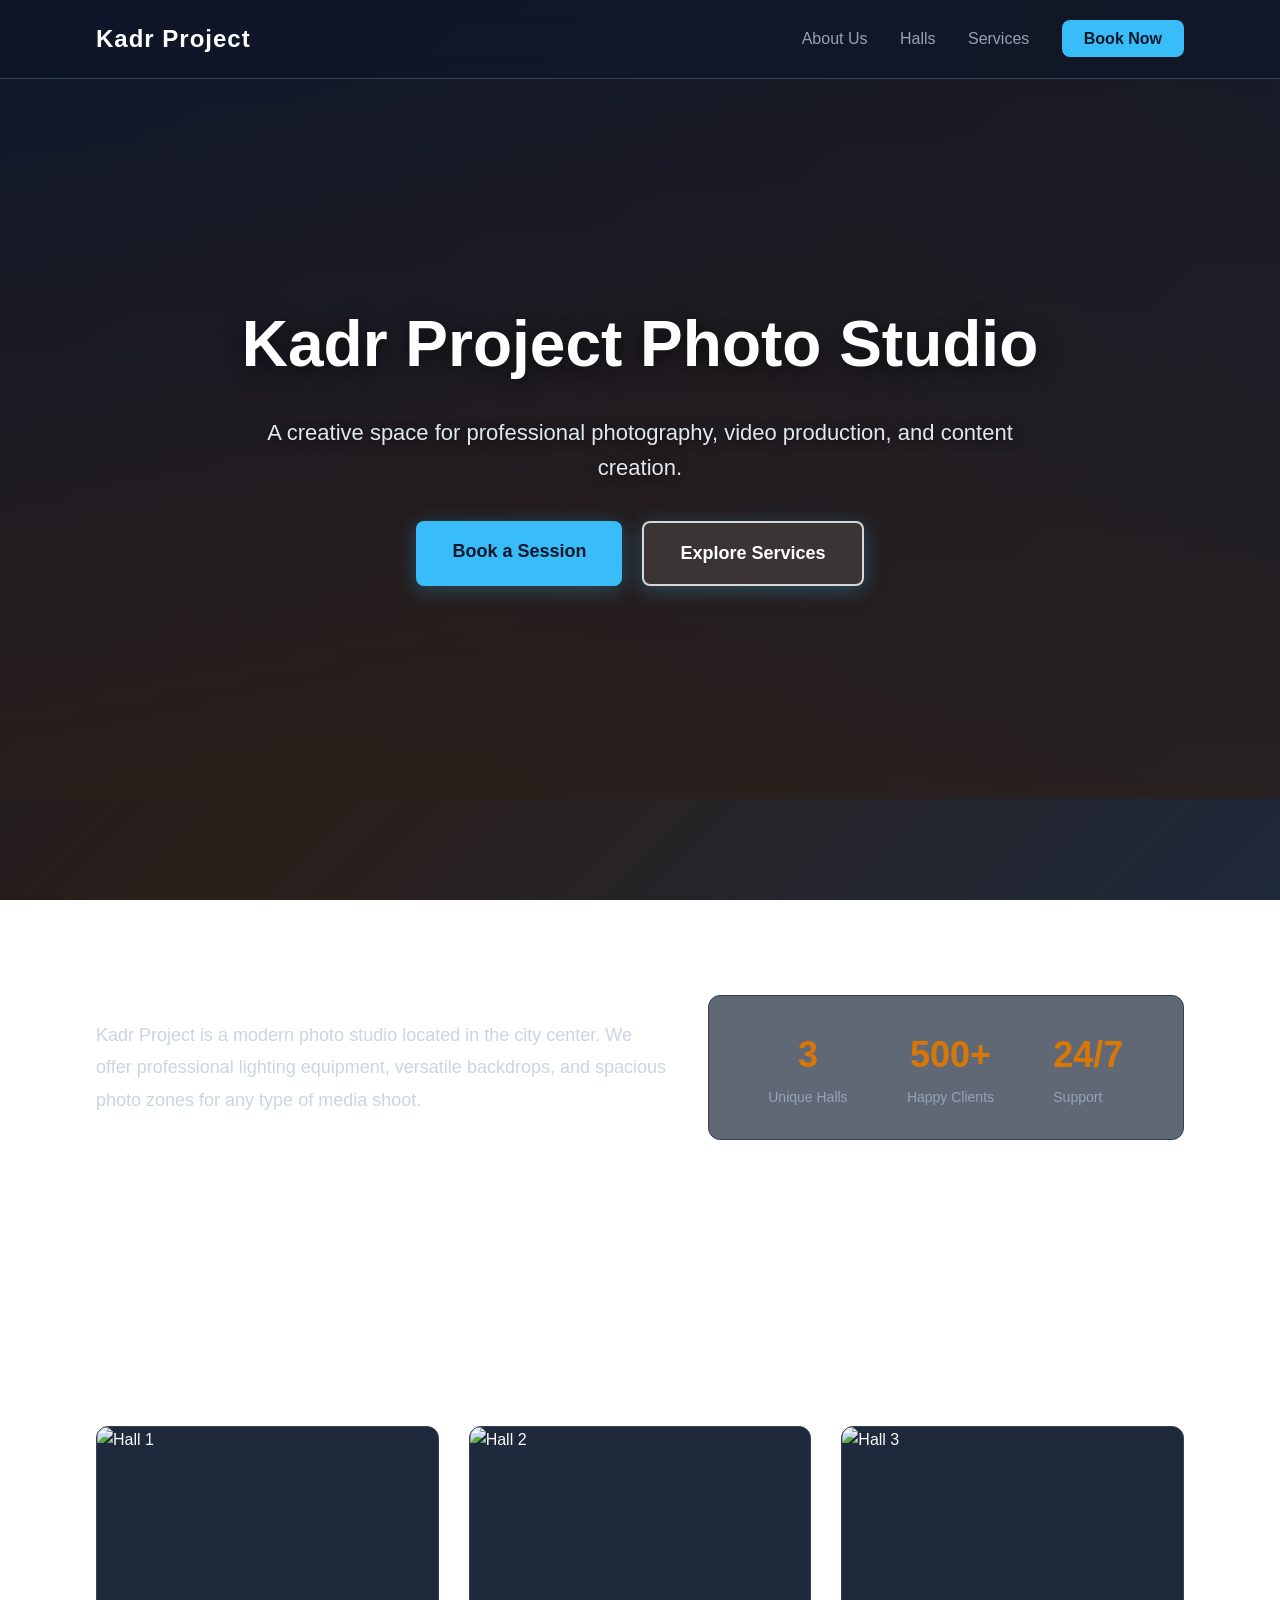
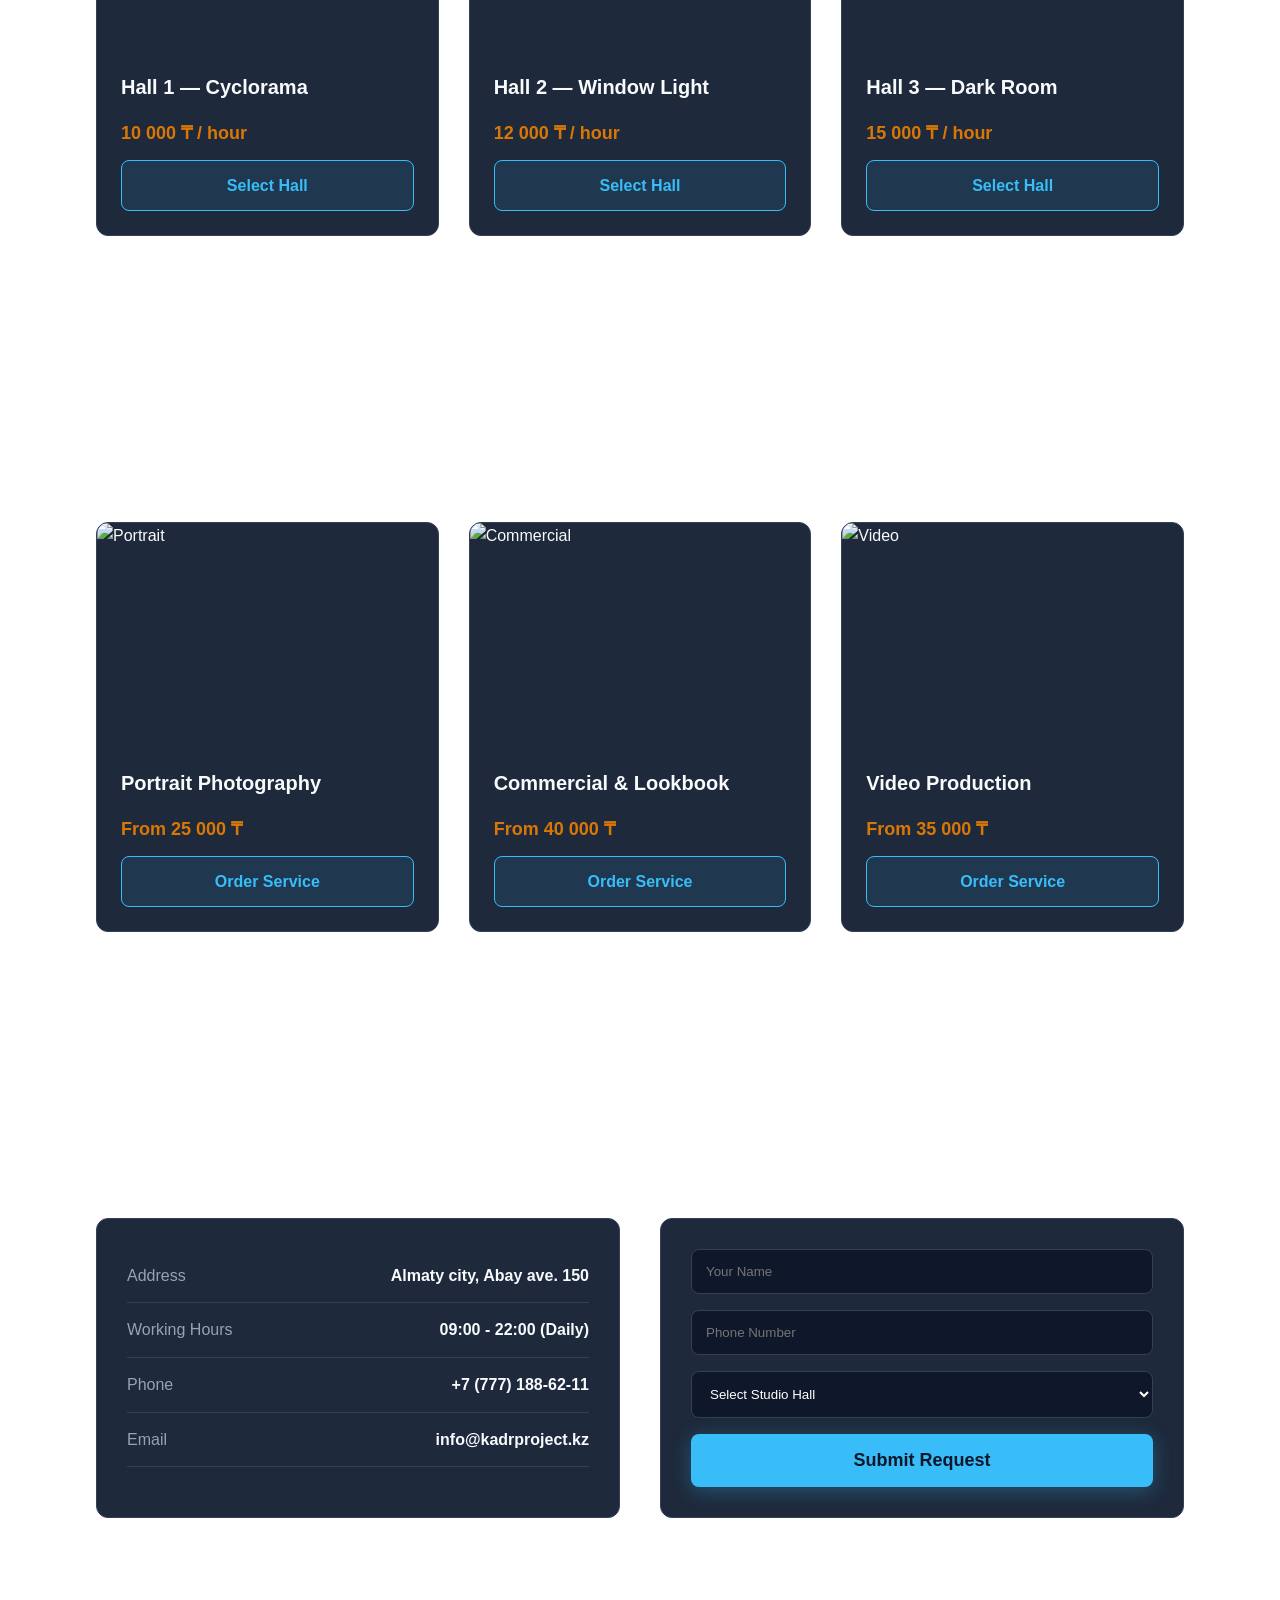
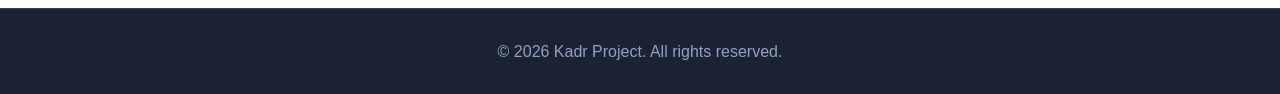
==== commit bb8a43f1: "Update index.html" ====
--- a/index.html
+++ b/index.html
@@ -10,7 +10,7 @@
 
     <!-- Header -->
     <header class="header">
-        <div class="container">
+        <div class="container header-container">
             <a href="#" class="logo">Kadr Project</a>
             <nav class="nav">
                 <a href="#about">About Us</a>
@@ -21,7 +21,7 @@
         </div>
     </header>
 
-    <!-- Hero Section (Үлкен фотостудия фоны белән) -->
+    <!-- Hero Section (Үлкен фотостудия фоны) -->
     <section class="hero">
         <div class="hero-overlay"></div>
         <div class="container hero-content">
@@ -61,34 +61,36 @@
     <!-- Halls Section -->
     <section id="halls" class="container section">
         <h2>Studio Halls</h2>
-        <div class="cards">
-            <div class="card">
-                <img src="https://images.unsplash.com/photo-1598488035139-bdbb2231ce04?auto=format&fit=crop&w=800&q=80" alt="Hall 1" class="card-img">
-                <div class="card-body">
-                    <h3>Hall 1 — Cyclorama</h3>
-                    <div class="card-footer-box">
-                        <span class="price">10 000 ₸ / hour</span>
-                        <a href="#contact" class="btn-card">Select Hall</a>
+        <div class="cards-container">
+            <div class="cards">
+                <div class="card">
+                    <img src="https://images.unsplash.com/photo-1598488035139-bdbb2231ce04?auto=format&fit=crop&w=800&q=80" alt="Hall 1" class="card-img">
+                    <div class="card-body">
+                        <h3>Hall 1 — Cyclorama</h3>
+                        <div class="card-footer-box">
+                            <span class="price">10 000 ₸ / hour</span>
+                            <a href="#contact" class="btn-card">Select Hall</a>
+                        </div>
                     </div>
                 </div>
-            </div>
-            <div class="card">
-                <img src="https://images.unsplash.com/photo-1513694203232-719a280e022f?auto=format&fit=crop&w=800&q=80" alt="Hall 2" class="card-img">
-                <div class="card-body">
-                    <h3>Hall 2 — Window Light</h3>
-                    <div class="card-footer-box">
-                        <span class="price">12 000 ₸ / hour</span>
-                        <a href="#contact" class="btn-card">Select Hall</a>
+                <div class="card">
+                    <img src="https://images.unsplash.com/photo-1513694203232-719a280e022f?auto=format&fit=crop&w=800&q=80" alt="Hall 2" class="card-img">
+                    <div class="card-body">
+                        <h3>Hall 2 — Window Light</h3>
+                        <div class="card-footer-box">
+                            <span class="price">12 000 ₸ / hour</span>
+                            <a href="#contact" class="btn-card">Select Hall</a>
+                        </div>
                     </div>
                 </div>
-            </div>
-            <div class="card">
-                <img src="https://images.unsplash.com/photo-1507676184212-d03ab07a01bf?auto=format&fit=crop&w=800&q=80" alt="Hall 3" class="card-img">
-                <div class="card-body">
-                    <h3>Hall 3 — Dark Room</h3>
-                    <div class="card-footer-box">
-                        <span class="price">15 000 ₸ / hour</span>
-                        <a href="#contact" class="btn-card">Select Hall</a>
+                <div class="card">
+                    <img src="https://images.unsplash.com/photo-1507676184212-d03ab07a01bf?auto=format&fit=crop&w=800&q=80" alt="Hall 3" class="card-img">
+                    <div class="card-body">
+                        <h3>Hall 3 — Dark Room</h3>
+                        <div class="card-footer-box">
+                            <span class="price">15 000 ₸ / hour</span>
+                            <a href="#contact" class="btn-card">Select Hall</a>
+                        </div>
                     </div>
                 </div>
             </div>
@@ -98,34 +100,36 @@
     <!-- Services Section -->
     <section id="services" class="container section">
         <h2>Our Services</h2>
-        <div class="cards">
-            <div class="card">
-                <img src="https://images.unsplash.com/photo-1534528741775-53994a69daeb?auto=format&fit=crop&w=800&q=80" alt="Portrait" class="card-img">
-                <div class="card-body">
-                    <h3>Portrait Photography</h3>
-                    <div class="card-footer-box">
-                        <span class="price">From 25 000 ₸</span>
-                        <a href="#contact" class="btn-card">Order Service</a>
+        <div class="cards-container">
+            <div class="cards">
+                <div class="card">
+                    <img src="https://images.unsplash.com/photo-1534528741775-53994a69daeb?auto=format&fit=crop&w=800&q=80" alt="Portrait" class="card-img">
+                    <div class="card-body">
+                        <h3>Portrait Photography</h3>
+                        <div class="card-footer-box">
+                            <span class="price">From 25 000 ₸</span>
+                            <a href="#contact" class="btn-card">Order Service</a>
+                        </div>
                     </div>
                 </div>
-            </div>
-            <div class="card">
-                <img src="https://images.unsplash.com/photo-1469334031218-e382a71b716b?auto=format&fit=crop&w=800&q=80" alt="Commercial" class="card-img">
-                <div class="card-body">
-                    <h3>Commercial & Lookbook</h3>
-                    <div class="card-footer-box">
-                        <span class="price">From 40 000 ₸</span>
-                        <a href="#contact" class="btn-card">Order Service</a>
+                <div class="card">
+                    <img src="https://images.unsplash.com/photo-1469334031218-e382a71b716b?auto=format&fit=crop&w=800&q=80" alt="Commercial" class="card-img">
+                    <div class="card-body">
+                        <h3>Commercial & Lookbook</h3>
+                        <div class="card-footer-box">
+                            <span class="price">From 40 000 ₸</span>
+                            <a href="#contact" class="btn-card">Order Service</a>
+                        </div>
                     </div>
                 </div>
-            </div>
-            <div class="card">
-                <img src="https://images.unsplash.com/photo-1574717024653-61fd2cf4d44d?auto=format&fit=crop&w=800&q=80" alt="Video" class="card-img">
-                <div class="card-body">
-                    <h3>Video Production</h3>
-                    <div class="card-footer-box">
-                        <span class="price">From 35 000 ₸</span>
-                        <a href="#contact" class="btn-card">Order Service</a>
+                <div class="card">
+                    <img src="https://images.unsplash.com/photo-1574717024653-61fd2cf4d44d?auto=format&fit=crop&w=800&q=80" alt="Video" class="card-img">
+                    <div class="card-body">
+                        <h3>Video Production</h3>
+                        <div class="card-footer-box">
+                            <span class="price">From 35 000 ₸</span>
+                            <a href="#contact" class="btn-card">Order Service</a>
+                        </div>
                     </div>
                 </div>
             </div>
--- a/style.css
+++ b/style.css
@@ -1,18 +1,13 @@
-/* ===== Зәңгәрсу-коңгырт гамма (Variables) ===== */
+/* ===== Зәңгәрсу һәм коңгырт төс гаммасы ===== */
 :root {
-  --color-bg: #1a2332;            /* Арткы фон: якты зәңгәрсу-коңгырт */
-  --color-bg-gradient: linear-gradient(135deg, #1e293b 0%, #2a211d 50%, #1e293b 100%); /* Күкшел һәм коңгырт комбинациясе */
-  --color-surface: #243044;       /* Карточкалар фоны */
-  --color-surface-card: #2d3b52;
-  --color-ink: #f8fafc;           /* Төп текст төсе */
-  --color-muted: #94a3b8;         /* Допомительный текст */
-  --color-muted-2: #cbd5e1;
+  --color-bg-gradient: linear-gradient(135deg, #0f172a 0%, #2b1f1a 50%, #1e293b 100%); /* Күкшел + коңгырт гамма */
+  --color-surface: rgba(30, 41, 59, 0.7);
+  --color-card-bg: #1e293b;
+  --color-ink: #f8fafc;
+  --color-muted: #94a3b8;
+  --color-accent-blue: #38bdf8;   /* Якты зәңгәрсу акцент */
+  --color-accent-brown: #d97706;  /* Жылы коңгырт акцент */
   --color-line: #334155;
-  --color-line-soft: #3b4d66;
-  --color-accent: #38bdf8;        /* Якты күкшел акцент төсе */
-  --color-accent-dark: #0284c7;
-  --color-accent-soft: rgba(56, 189, 248, 0.15);
-  --color-brown-accent: #c58b59;  /* Жылы коңгырт акцент */
   --radius: 12px;
   --container-width: 85%;
   --container-max: 1200px;
@@ -25,13 +20,9 @@
   font-family: 'Inter', -apple-system, BlinkMacSystemFont, 'Segoe UI', Roboto, sans-serif;
 }
 
-html, body {
-  overflow-x: hidden;
-  max-width: 100%;
-}
-
 body {
   background: var(--color-bg-gradient);
+  background-attachment: fixed;
   color: var(--color-ink);
   line-height: 1.6;
 }
@@ -44,9 +35,9 @@
 
 /* ===== Header ===== */
 .header {
-  background: rgba(30, 41, 59, 0.9);
-  backdrop-filter: blur(10px);
-  padding: 18px 0;
+  background: rgba(15, 23, 42, 0.85);
+  backdrop-filter: blur(12px);
+  padding: 20px 0;
   position: sticky;
   top: 0;
   z-index: 100;
@@ -59,53 +50,28 @@
   align-items: center;
 }
 
-@media (max-width: 599px) {
-  .header .container {
-    flex-direction: column;
-    gap: 12px;
-  }
-}
-
 .logo {
-  font-size: 22px;
-  font-weight: 800;
-  color: var(--color-ink);
+  font-size: 24px;
+  font-weight: 800;
+  color: #ffffff;
   text-decoration: none;
-  letter-spacing: 1.5px;
-}
-
-.nav {
-  display: flex;
-  align-items: center;
-}
-
-@media (max-width: 599px) {
-  .nav {
-    flex-direction: column;
-    gap: 8px;
-  }
+  letter-spacing: 1px;
 }
 
 .nav a {
   color: var(--color-muted);
   text-decoration: none;
-  margin-left: 24px;
+  margin-left: 28px;
   font-weight: 500;
-  transition: 0.2s;
-}
-
-@media (max-width: 599px) {
-  .nav a {
-    margin-left: 0;
-  }
+  transition: 0.3s;
 }
 
 .nav a:hover {
-  color: var(--color-accent);
+  color: var(--color-accent-blue);
 }
 
 .nav .btn-nav {
-  background: var(--color-accent);
+  background: var(--color-accent-blue);
   color: #0f172a !important;
   font-weight: 700;
   padding: 10px 22px;
@@ -116,34 +82,47 @@
   background: #7dd3fc;
 }
 
-/* ===== Hero Section (Улкен студия фотосы белэн) ===== */
+/* ===== Hero Section (Үлкен Фотостудия Фотосы) ===== */
 .hero {
   position: relative;
-  background: linear-gradient(180deg, rgba(15, 23, 42, 0.6) 0%, rgba(30, 25, 22, 0.8) 100%), 
-              url('https://images.unsplash.com/photo-1520390138845-fd2d229dd553?auto=format&fit=crop&w=1920&q=80') center/cover no-repeat;
-  padding: 160px 0;
-  text-align: center;
-  color: #ffffff;
-  border-bottom: 1px solid var(--color-line);
+  min-height: 80vh;
+  display: flex;
+  align-items: center;
+  justify-content: center;
+  background: url('https://images.unsplash.com/photo-1520390138845-fd2d229dd553?auto=format&fit=crop&w=1920&q=80') center/cover no-repeat;
+  text-align: center;
+  padding: 100px 20px;
+}
+
+.hero-overlay {
+  position: absolute;
+  top: 0;
+  left: 0;
+  width: 100%;
+  height: 100%;
+  background: linear-gradient(180deg, rgba(15, 23, 42, 0.65) 0%, rgba(43, 31, 26, 0.75) 100%);
+  z-index: 1;
+}
+
+.hero-content {
+  position: relative;
+  z-index: 2;
+  max-width: 800px;
 }
 
 .hero-content h1 {
-  font-size: clamp(36px, 5.5vw, 60px);
+  font-size: clamp(40px, 6vw, 64px);
   font-weight: 800;
   margin-bottom: 20px;
   color: #ffffff;
-  letter-spacing: -0.5px;
-  text-shadow: 0 4px 20px rgba(0, 0, 0, 0.6);
+  text-shadow: 0 4px 20px rgba(0,0,0,0.6);
 }
 
 .hero-content p {
-  font-size: clamp(17px, 2.2vw, 22px);
+  font-size: clamp(18px, 2.5vw, 22px);
   margin-bottom: 36px;
   color: #e2e8f0;
-  max-width: 700px;
-  margin-left: auto;
-  margin-right: auto;
-  text-shadow: 0 2px 10px rgba(0, 0, 0, 0.5);
+  text-shadow: 0 2px 10px rgba(0,0,0,0.5);
 }
 
 .hero-buttons {
@@ -153,45 +132,36 @@
   flex-wrap: wrap;
 }
 
-@media (max-width: 599px) {
-  .hero-buttons {
-    flex-direction: column;
-    align-items: stretch;
-  }
-}
-
-/* ===== Дәу Баскычлар (Зур кнопкалар) ===== */
+/* ===== Buttons ===== */
 .btn, .btn-outline {
   display: inline-block;
   text-decoration: none;
   border-radius: 8px;
   font-weight: 700;
-  cursor: pointer;
-  transition: 0.25s;
+  transition: 0.3s;
 }
 
 .btn-large {
   padding: 16px 36px;
-  font-size: 17px;
+  font-size: 18px;
 }
 
 .btn {
-  background: var(--color-accent);
+  background: var(--color-accent-blue);
   color: #0f172a;
   border: none;
-  box-shadow: 0 4px 15px rgba(56, 189, 248, 0.3);
+  box-shadow: 0 4px 20px rgba(56, 189, 248, 0.3);
 }
 
 .btn:hover {
   background: #7dd3fc;
   transform: translateY(-2px);
-  box-shadow: 0 6px 20px rgba(56, 189, 248, 0.4);
 }
 
 .btn-outline {
   background: rgba(255, 255, 255, 0.1);
   color: #ffffff;
-  border: 2px solid rgba(255, 255, 255, 0.6);
+  border: 2px solid rgba(255, 255, 255, 0.8);
   backdrop-filter: blur(5px);
 }
 
@@ -208,10 +178,10 @@
 
 .section h2 {
   text-align: center;
-  font-size: clamp(26px, 3.8vw, 40px);
+  font-size: 36px;
   font-weight: 800;
   margin-bottom: 48px;
-  color: var(--color-ink);
+  color: #ffffff;
 }
 
 /* ===== About ===== */
@@ -222,14 +192,8 @@
   align-items: center;
 }
 
-@media (max-width: 768px) {
-  .about-grid {
-    grid-template-columns: 1fr;
-  }
-}
-
 .about-text p {
-  color: var(--color-muted-2);
+  color: #cbd5e1;
   font-size: 18px;
   line-height: 1.8;
 }
@@ -237,73 +201,47 @@
 .about-stats {
   display: flex;
   justify-content: space-around;
-  gap: 20px;
   background: var(--color-surface);
   border: 1px solid var(--color-line);
   border-radius: var(--radius);
-  padding: 32px 24px;
-  box-shadow: 0 10px 30px rgba(0, 0, 0, 0.3);
-}
-
-@media (max-width: 599px) {
-  .about-stats {
-    flex-direction: column;
-  }
-}
-
-.about-stats .stat {
-  display: flex;
-  flex-direction: column;
-  align-items: center;
-}
-
-.about-stats .stat-num {
+  padding: 30px;
+  backdrop-filter: blur(8px);
+}
+
+.stat-num {
   font-size: 36px;
   font-weight: 800;
-  color: var(--color-brown-accent);
-}
-
-.about-stats .stat-label {
+  color: var(--color-accent-brown);
+  display: block;
+  text-align: center;
+}
+
+.stat-label {
   font-size: 14px;
-  font-weight: 600;
   color: var(--color-muted);
-  margin-top: 4px;
 }
 
 /* ===== Cards ===== */
 .cards {
   display: grid;
   grid-template-columns: repeat(3, 1fr);
-  gap: 32px;
-}
-
-@media (max-width: 1023px) {
-  .cards {
-    grid-template-columns: repeat(2, 1fr);
-  }
-}
-
-@media (max-width: 599px) {
-  .cards {
-    grid-template-columns: 1fr;
-  }
+  gap: 30px;
 }
 
 .card {
-  background: var(--color-surface-card);
+  background: var(--color-card-bg);
   border-radius: var(--radius);
   border: 1px solid var(--color-line);
-  box-shadow: 0 8px 20px rgba(0, 0, 0, 0.25);
-  transition: 0.3s ease;
   overflow: hidden;
+  transition: 0.3s;
   display: flex;
   flex-direction: column;
 }
 
 .card:hover {
   transform: translateY(-8px);
-  border-color: var(--color-accent);
-  box-shadow: 0 14px 30px rgba(56, 189, 248, 0.2);
+  border-color: var(--color-accent-blue);
+  box-shadow: 0 10px 25px rgba(56, 189, 248, 0.2);
 }
 
 .card-img {
@@ -322,40 +260,37 @@
 
 .card h3 {
   font-size: 20px;
-  font-weight: 700;
-  color: var(--color-ink);
-  margin-bottom: 20px;
+  margin-bottom: 16px;
 }
 
 .card-footer-box {
   display: flex;
   flex-direction: column;
-  gap: 14px;
+  gap: 12px;
   margin-top: auto;
 }
 
 .price {
-  font-size: 20px;
-  font-weight: 800;
-  color: var(--color-brown-accent);
+  font-size: 18px;
+  font-weight: 800;
+  color: var(--color-accent-brown);
 }
 
 .btn-card {
   display: block;
   text-align: center;
-  background: var(--color-accent-soft);
-  color: var(--color-accent);
-  border: 2px solid var(--color-accent);
+  background: rgba(56, 189, 248, 0.1);
+  color: var(--color-accent-blue);
+  border: 1px solid var(--color-accent-blue);
   padding: 12px;
   border-radius: 8px;
   text-decoration: none;
   font-weight: 700;
-  font-size: 15px;
   transition: 0.2s;
 }
 
 .btn-card:hover {
-  background: var(--color-accent);
+  background: var(--color-accent-blue);
   color: #0f172a;
 }
 
@@ -364,114 +299,50 @@
   display: grid;
   grid-template-columns: 1fr 1fr;
   gap: 40px;
-  max-width: 950px;
-  margin: 0 auto;
-}
-
-@media (max-width: 599px) {
-  .contact-grid {
-    grid-template-columns: 1fr;
-  }
-}
-
-.contact-info {
-  background: var(--color-surface);
+}
+
+.contact-info, .contact-form {
+  background: var(--color-card-bg);
   border: 1px solid var(--color-line);
   border-radius: var(--radius);
   padding: 30px;
 }
 
-.contact-info .info-row {
+.info-row {
   display: flex;
   justify-content: space-between;
-  gap: 12px;
-  padding: 16px 0;
-  border-bottom: 1px solid var(--color-line-soft);
-}
-
-.contact-info .info-row:last-child {
-  border-bottom: none;
-}
-
-@media (max-width: 599px) {
-  .contact-info .info-row {
-    flex-direction: column;
-    gap: 2px;
-  }
-}
-
-.contact-info .info-label {
-  color: var(--color-muted);
-  font-size: 15px;
-}
-
-.contact-info .info-value {
-  color: var(--color-ink);
-  font-size: 15px;
-  font-weight: 600;
-}
+  padding: 14px 0;
+  border-bottom: 1px solid var(--color-line);
+}
+
+.info-label { color: var(--color-muted); }
+.info-value { font-weight: 600; }
 
 .contact-form {
   display: flex;
   flex-direction: column;
-  gap: 18px;
-  background: var(--color-surface);
-  padding: 30px;
-  border-radius: var(--radius);
-  border: 1px solid var(--color-line);
-}
-
-.contact-form input, 
-.contact-form select {
-  padding: 14px 16px;
-  background: #182232;
+  gap: 16px;
+}
+
+.contact-form input, .contact-form select {
+  padding: 14px;
+  background: #0f172a;
   border: 1px solid var(--color-line);
   border-radius: 8px;
-  color: var(--color-ink);
-  font-size: 15px;
-}
-
-.contact-form input:focus, 
-.contact-form select:focus {
-  outline: none;
-  border-color: var(--color-accent);
+  color: #ffffff;
 }
 
 /* ===== Footer ===== */
 .footer {
   text-align: center;
-  padding: 36px 0;
+  padding: 30px 0;
   background: rgba(15, 23, 42, 0.95);
   border-top: 1px solid var(--color-line);
   color: var(--color-muted);
-  font-size: 14px;
-}
-
-.footer-content {
-  display: flex;
-  flex-direction: column;
-  align-items: center;
-  gap: 16px;
-}
-
-.social-buttons {
-  display: flex;
-  gap: 14px;
-}
-
-.btn-social {
-  display: inline-block;
-  padding: 10px 22px;
-  border: 1px solid var(--color-line);
-  border-radius: 20px;
-  color: var(--color-muted-2);
-  text-decoration: none;
-  font-size: 14px;
-  font-weight: 600;
-  transition: 0.2s;
-}
-
-.btn-social:hover {
-  border-color: var(--color-accent);
-  color: var(--color-accent);
-}
+}
+
+@media (max-width: 768px) {
+  .about-grid, .contact-grid, .cards {
+    grid-template-columns: 1fr;
+  }
+}
